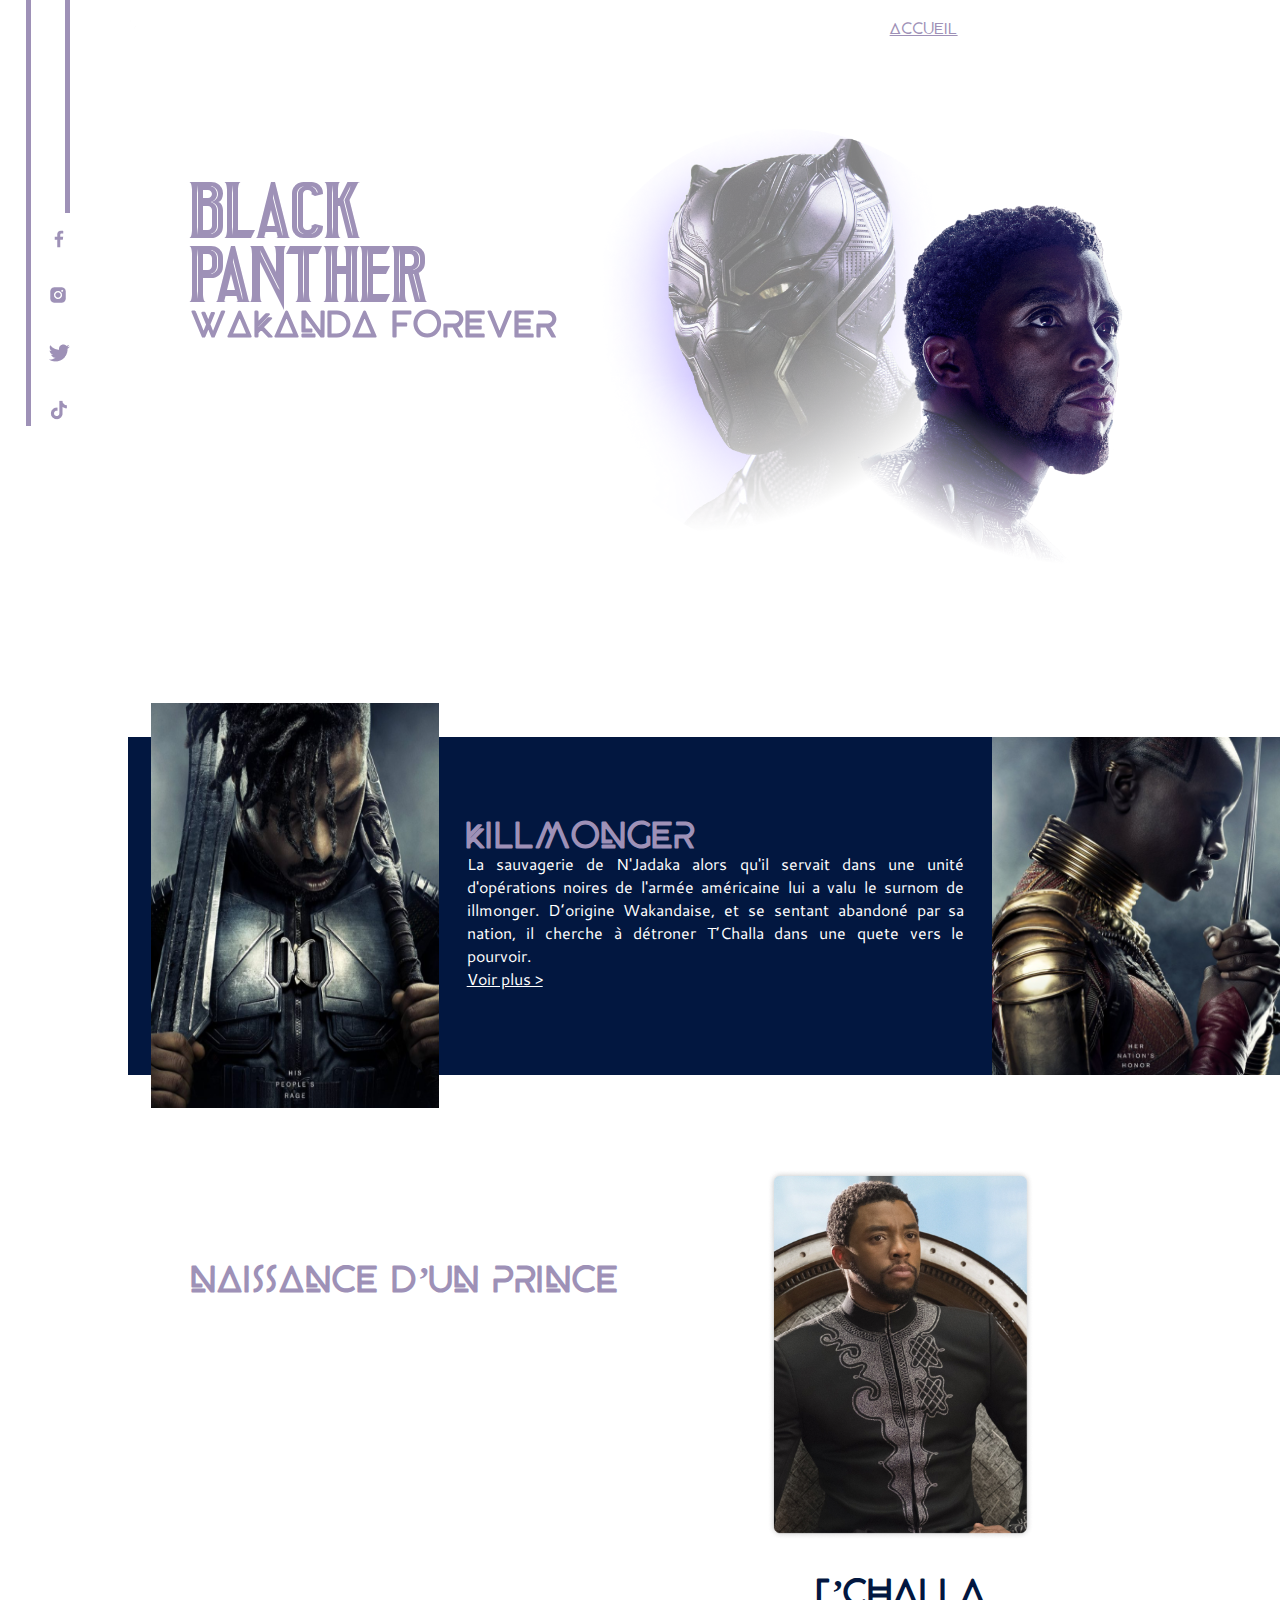
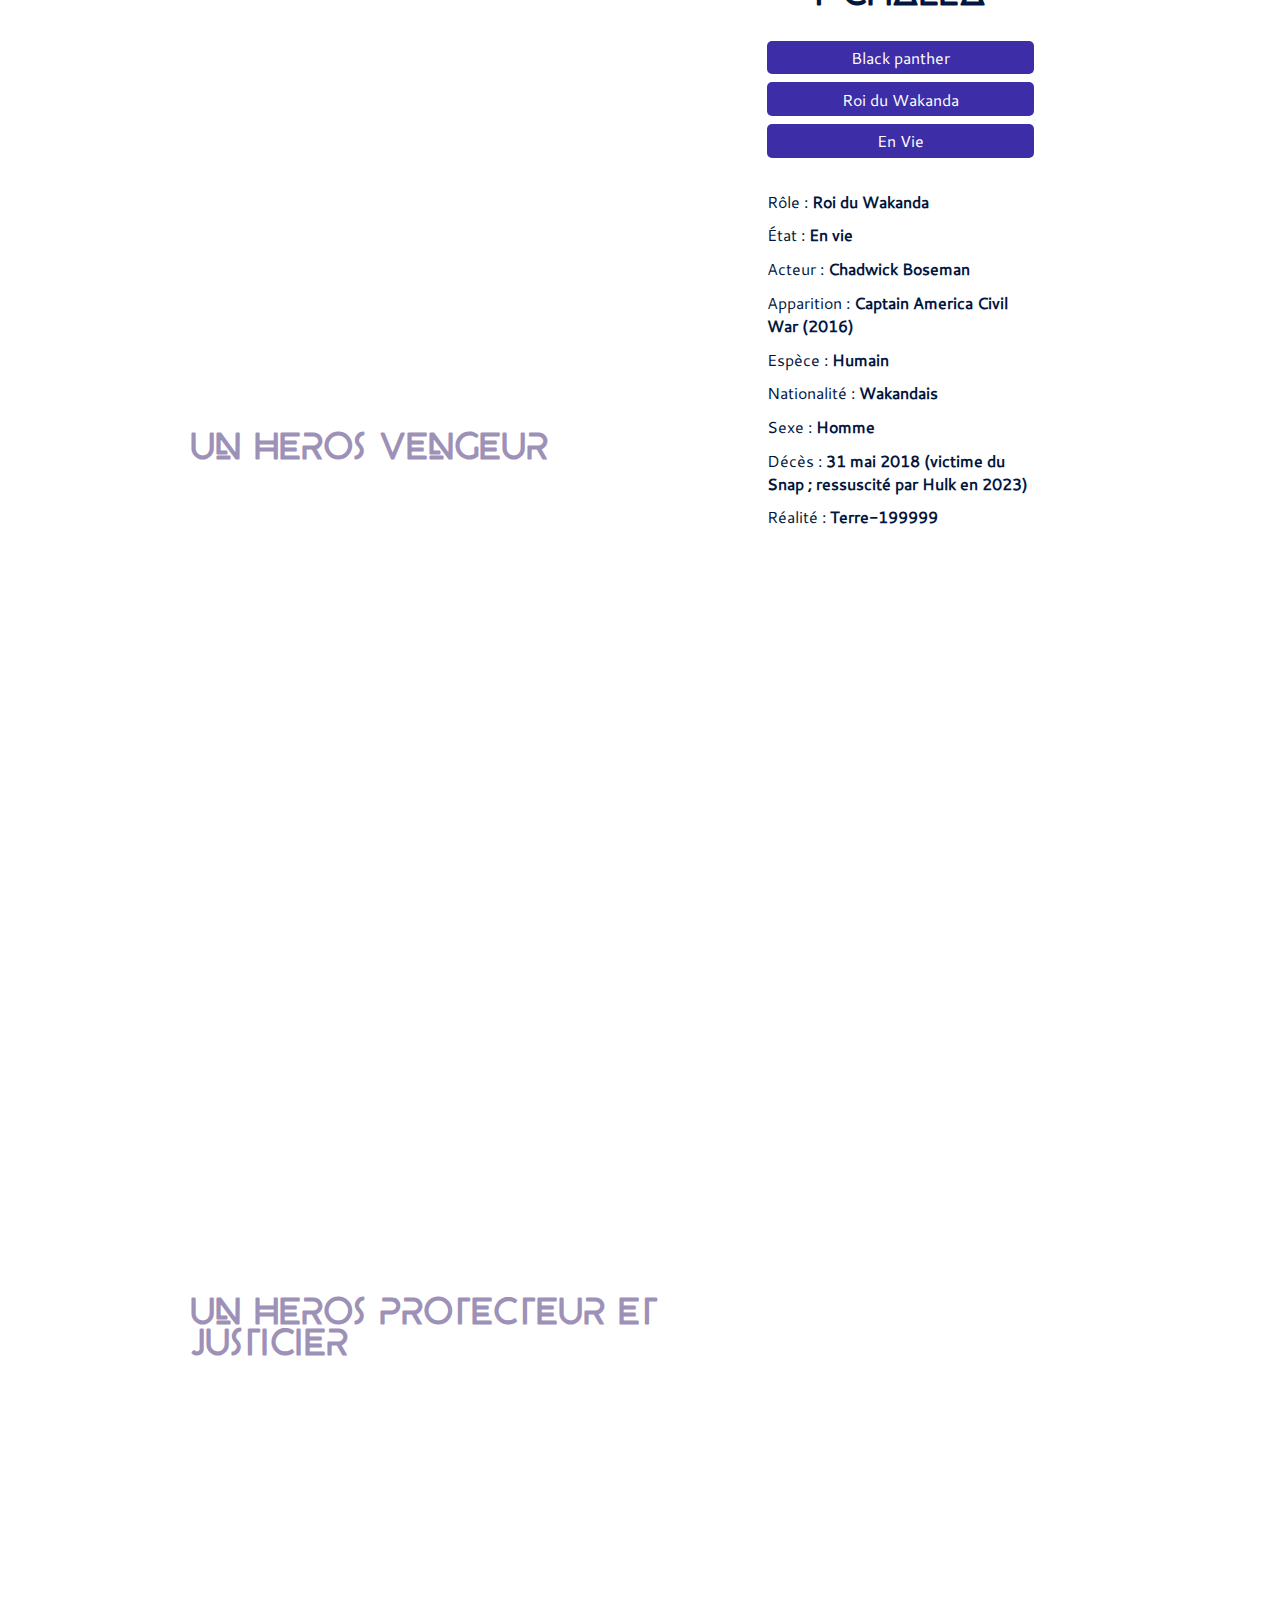
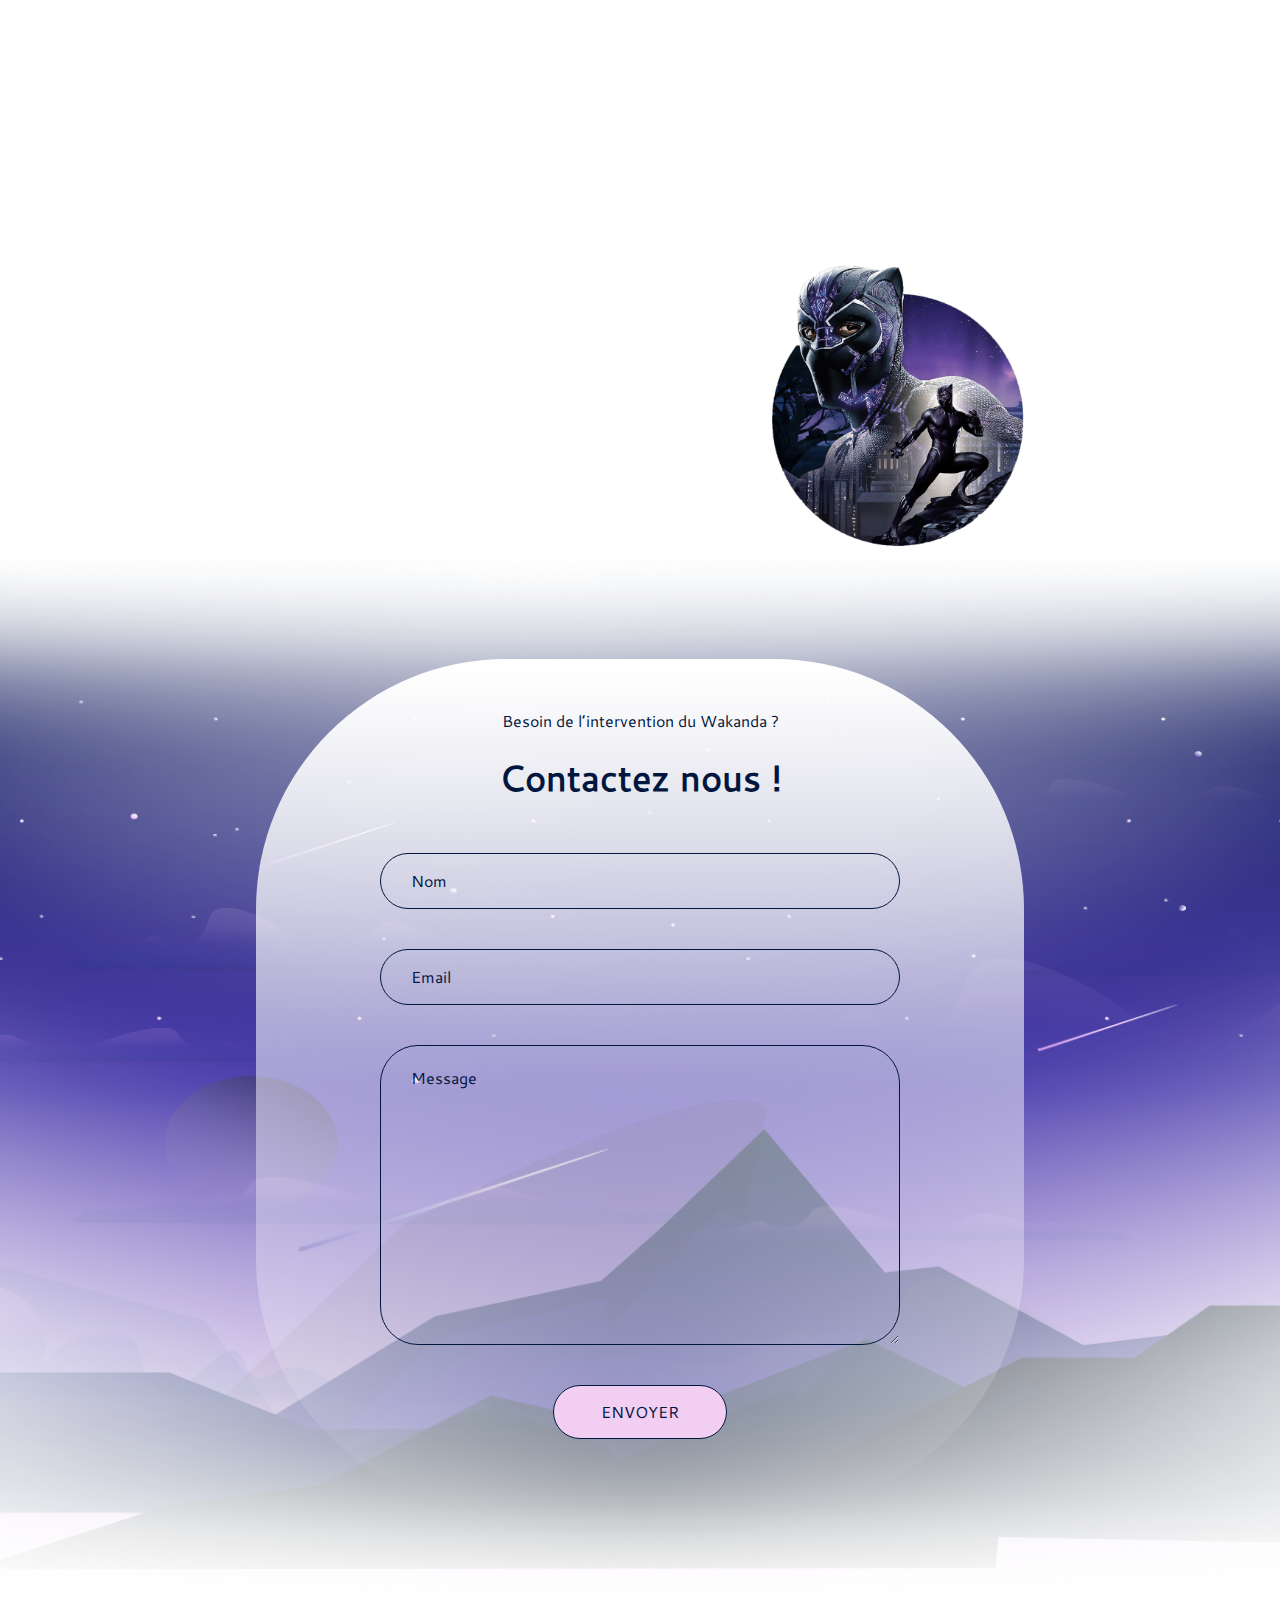
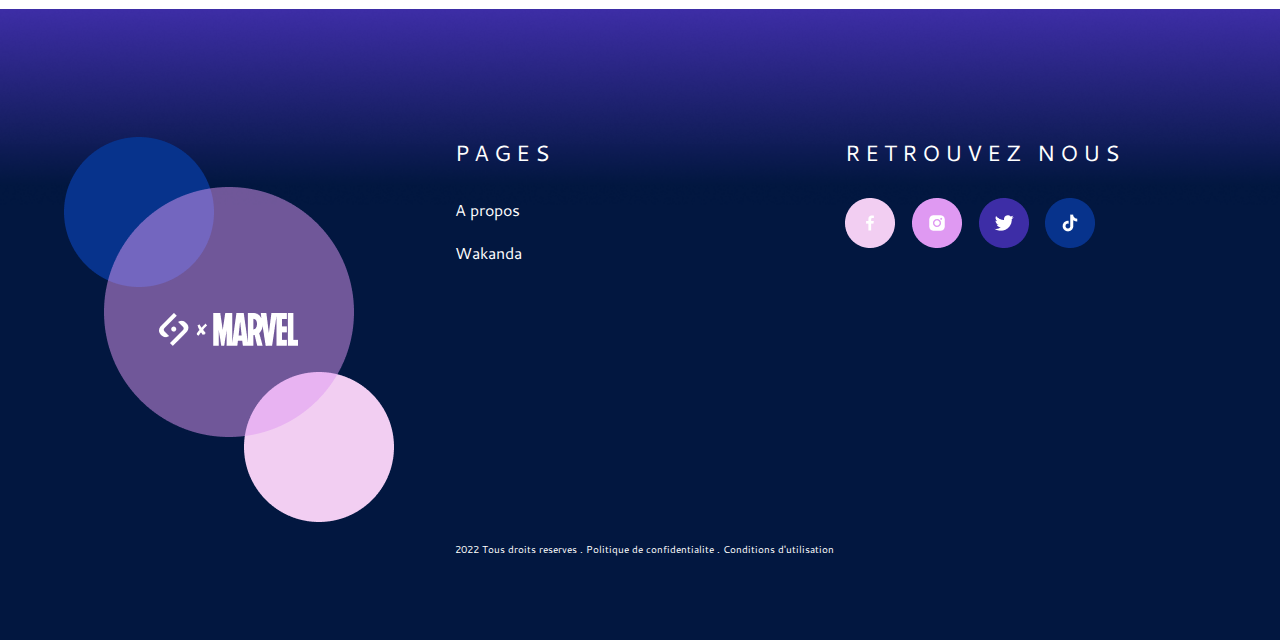
==== index.html @ 5a161358 "version responsive en general de la page index.html" ====
<!DOCTYPE html>
<html lang="en">

<head>
    <meta charset="UTF-8">
    <meta name="viewport" content="width=device-width, initial-scale=1.0, user-scalable=no">
    <meta name="description" content="accueil du site wakanda">
    <link rel="stylesheet" href="assets/css/base/style.css">
    <link rel="stylesheet" href="assets/css/pages/accueil.css">
    <link rel="shortcut icon" href="assets/img/all-page/icon_SAYNA.png" type="image/x-icon">
    <script src="assets/js/main.js"></script>
    <title>Panther Sayna | Accueil</title>
</head>

<body>

    <header class="header">
        <div class="header__reseau__sociaux">
            <div class="header__reseau__sociaux_ligne_1"></div>
            <div class="header__reseau__sociaux_ligne_2"></div>
            <ul class="header__reseau__sociaux__list">
                <li class="header__reseau__sociaux__list__items__1">
                    <a href="#"><img src="assets/img/all-page/icon_facebook.png" alt="icone facebook"></a>
                </li>
                <li>
                    <a href="#"><img src="assets/img/all-page/icon_instagram.png" alt="icone instagram"></a>
                </li>
                <li>
                    <a href="#"><img src="assets/img/all-page/icon_twitter.png" alt="icone twitter"></a>
                </li>
                <li class="header__reseau__sociaux__list__items__4">
                    <a href="#"><img src="assets/img/all-page/icon_tiktok.png" alt="icone tik tok"></a>
                </li>
            </ul>
        </div>

        <nav id="nav">
            <ul class="list__nav">
                <li class="nav__logo">
                    <a href="index.html"><img class="logo_website" src="assets/img/all-page/footer2.png" alt="logo sayna et marvel"></a>
                </li>
                <li class="nav__page">
                    <a class="page-actuelle" href="index.html">Accueil</a>
                </li>
                <li class="nav__page">
                    <a href="pages/wakanda.html">wakanda</a>
                </li>
                <li class="nav__page nav__items__3">
                    <a href="pages/enigme.html">enigme</a>
                </li>

                <li class="nav__burger">
                    <img src="assets/img/all-page/burger-menu-svgrepo-com.svg" alt="icone burger menu">
                </li>
            </ul>
        </nav>
    </header>

    <main>
        <section id="intro-presentation-black-panther">
            <div class="content-intro-presentation-black-panther">
                <img loading="lazy" class="illustration-black-panther" src="assets/img/accueil/Pantherhome1..png" alt="black panther et son acteur">
                <section class="text-intro-presentation-black-panther container">
                    <h1>black Panther</h1>
                    <h2>wakanda forever</h2>
                    <p>En plus d'etre un film qui ait la part belle aux héroïnes, Black Panther rend hommage aux cultures africaine et afro-américaine. On évoque le racisme, la colonisation et les violences contre les afro-américains. <br> Ce film marque
                        tout une génération, “c’est 100% africain et c’est parfait”.</p>
                    <button class="btn-voir-plus">Voir plus ></button>
                </section>
            </div>
        </section>

        <section id="presentation__personnage" class="margin-left-section">
            <ul class="presentation__personnage_list">
                <li class="presentation__personnage_list__background__color"></li>
                <li class="presentation__personnage_list__img__1">
                    <img src="assets/img/accueil/Pantherhome2.png" alt="KILLMONGER">
                </li>
                <li class="presentation__personnage__items__1">
                    <div class="presentation__personnage__items__1__text">
                        <h2 class="margin-0">KILLMONGER</h2>
                        <p class="margin-0">La sauvagerie de N'Jadaka alors qu'il servait dans une unité d'opérations noires de l'armée américaine lui a valu le surnom de illmonger. D’origine Wakandaise, et se sentant abandoné par sa nation, il cherche à détroner T’Challa
                            dans une quete vers le pourvoir.
                        </p>
                        <button class="btn-voir-plus">Voir plus ></button>
                    </div>
                </li>
                <li class="presentation__personnage_list__img__2">
                    <img src="assets/img/accueil/Pantherhome3.png" alt="KILLMONGER" loading="lazy">
                </li>
                <li class="presentation__personnage__items__2">
                    <div class="presentation__personnage__items__2__text">
                        <h2 class="margin-0">OKOYE</h2>
                        <p class="margin-0">Okoye est le général des Dora Milaje (groupe d’élite de femmes guerrières) et le chef des forces armées et des renseignements wakandais. Témoin du couronnement de T'Challa, elle se joint à lui dans de nombreuses aventures.
                        </p>
                        <button class="btn-voir-plus">Voir plus ></button>
                    </div>
                </li>
                <li class="presentation__personnage_list__img__3">
                    <img src="assets/img/accueil/Pantherhome4.png" alt="SHURI" loading="lazy">
                </li>
            </ul>
        </section>


        <div class="main__section container">
            <div class="main__section__left">
                <!-- section Naissance d’un prince -->
                <section id="naissance-prince">
                    <h2>Naissance d’un prince</h2>
                    <div class="naissance__prince__text">
                        <p>T'Challa est né au Wakanda, un pa s isolationniste situé en A rique, du monarque régnant T'Chaka et de sa emme Ramonda. Il a inalement eu une s ur cadette nommée Shuri. S'entra nant toute sa vie pour prendre la place de son père
                            en tant que prochain Black Panther, T'Challa est devenu un homme avec un esprit très acti et malgré tous les e orts de T'Chaka, une grande aversion pour la politique.</p>
                        <p>T'Challa est poli, respectueux et très attentionné envers les gens qu'il côtoie et qu'il considère comme ses amis. Il est démontré qu'il a un grand respect envers les autres, en particulier envers son père, T'Chaka. Il honore la
                            tradition et les principes du Wakanda et est pr t à agir chaque ois que cela est nécessaire. la mort de son père, il était disposé et pr t à prendre la place qui lui revenait en tant que roi du Wakanda. Bien qu'il ne semble
                            pas privilégier les combats, il a très vite tenté de venger la mort de son père. Combattant honorable, T'Challa respecte ses adversaires et est pr t à épargner la vie de ses ennemis. Cela étant dit, il n'est pas opposé à tuer
                            ses adversaires dans un combat et n'essaie pas toujours d'éviter les mesures mortelles de les neutraliser.</p>
                        <blockquote>
                            <p>« Toute ma vie, je l'ai regardé porter le costume. Il pouvait soulever un homme à une seule main et courir aussi vite qu'un èbre. Puis il m'a dit qu'il était trop vieux pour continuer à endosser le rôle de Black Panther; il
                                me l'a alors passé a in de simplement rester roi. – Il me disait qu'il ne pouvait plus rentrer dans le costume. »
                            </p>
                            <p>— T'Challa et Zuri</p>
                        </blockquote>
                    </div>
                </section>

                <section>
                    <h2>un heros vengeur</h2>
                    <blockquote>
                        <p>« La mort, dans notre culture, n'est pas la in. Pour nous, c'est plutôt un point de départ. Le dé unt n'a qu'à tendre les bras; et Bast et Sekhmet le guident jusqu'à l'entrée de la grande vallée où il résidera à tout jamais.</p>
                        <p>– C'est une vision très paci ique.</p>
                        <p>– l'image de mon père. je ne suis pas mon père. »</p>
                        <p>— T'Challa et Natasha Romanoff</p>
                    </blockquote>
                    <p>Suite à la mort de son père dans l'attentat à la bombe orchestré par Helmut Zemo, terroriste souhaitant la chute des Avengers, T'Challa avait entrepris de tuer le Soldat de l'hiver, qui était largement considéré (à tort) comme responsable
                        de l'attaque. Au cours de sa tentative de trouver le Soldat de l'hiver, Black Panther avait rejoint une guerre civile entre les Avengers, où il s'était rangé du côté d'Iron Man. T’Challa est alors animé par son désir de vengeance
                        de la mort de son père, ce qu’il partage avec Iron Man, tous deux victimes de l’assassinat de leurs parents.</p>
                    <p>Cependant, Black Panther apprend inalement en capturant Zemo, que c’était lui le seul responsable de la mort de son père, et que le Soldat de l’hiver n’était alors qu’une arme entre les mains de Zemo. Se rendant compte de la supercherie
                        ainsi que de la voie sombre de la vengeance, T’Challa se promet de ne plus permettre aux désirs de vengeance de le consumer à nouveau.</p>
                    <blockquote>
                        <p>« Quelle est la meilleure açon de protéger le Wakanda ? e dois devenir un grand roi baba, comme tu l'étais. – Tu devras lutter. Pour ça, il te audra t'entourer de personnes de con iance. Tu es un homme bon, avec un grand coeur.
                            C'est di icile pour un homme bon d' tre roi. »
                        </p>
                        <p>— T'Challa et T'Chaka</p>
                    </blockquote>
                </section>

                <section>
                    <h2>UN HEROS PROTECTEUR ET JUSTICIER</h2>
                    <blockquote>
                        <p>« Tu as eu tort ! Vous ave tous eu tort ! Il ne allait pas tourner le dos au reste du monde. Nous avons laissé la peur z f d’ tre découverts nous emp cher de aire ce qui était juste. Non père, non je ne peux pas rester ici avec
                            toi. Tant qu’il sera sur le trône, je ne saurai trouver le repos. C’est un monstre et c’est nous qui l’avons créé. Il aut que je reprenne le pouvoir, il le aut ! Il aut que je corrige ces injustices. »
                        </p>
                        <p>— T'Challa à T'Chaka</p>
                    </blockquote>
                    <p>Il a des siècles, alors que cinq tribus a ricaines se disputaient une météorite composée de vibranium métallique extraterrestre, un chaman guerrier Bashenga, guidé par la déesse panthère Bast, ingère une herbe en orme de c ur a ectée
                        par le métal et acquiert des capacités surhumaines. Devenu le premier Black Panther , il unit toutes les tribus sau la tribu des abari, et orme la nation du Wakanda. Au il du temps, les Wakandains utilisent le vibranium pour développer
                        une technologie de pointe tout en s'isolant du reste du monde et en se aisant passer pour un pa s du tiers monde.</p>
                    <p>Après les événements qui se sont déroulés dans Captain America : Civil War , T'Challa revient che lui prendre sa place sur le trône du Wakanda, une nation a ricaine technologiquement très avancée. Néanmoins, T’Challa se retrouve rapidement
                        mis au dé i pour obtenir le trône. ne ois couronné il espère accomplir une t che que son père n’aura pas pu mener à son terme : capturer l sse la un voleur qui a volé du vibranium. Cette traque l’amènera à aire équipe avec l’agent
                        de la CIA Everett Ross et les membres de la Dora Milaje, les orces spéciales du Wakanda. Il découvira également un secret en oui sur sa amille qui lui era prendre conscience de la nécessité de s’ouvrir au monde exterieur a in de
                        ne pas répeter les erreurs de son père.</p>
                </section>
            </div>

            <div class="main__section__right">

                <!-- section presentation personnage -->
                <article class="character__profile ">
                    <div class="character__profile__background"></div>
                    <div class="character__image">
                        <img src="assets/img/accueil/Pantherhome5.png" alt="Acteur Black Panther">
                    </div>

                    <div class="character__profile_content">
                        <div class="character__profile_content__text">
                            <h2 class="character__profile_content__text__titre">T’Challa</h2>
                            <ul class="character__profile_content__text__caracteristique">
                                <li>Black panther</li>
                                <li>Roi du Wakanda</li>
                                <li>En Vie</li>
                            </ul>
                            <ul class="character__profile_content__text__description">
                                <li>Rôle : <span class="fiche__black__panther__valeur">Roi du Wakanda</span></li>
                                <li>État : <span class="fiche__black__panther__valeur">En vie</span></li>
                                <li>Acteur : <span class="fiche__black__panther__valeur">Chadwick Boseman</span></li>
                                <li>Apparition : <span class="fiche__black__panther__valeur">Captain America Civil War (2016)</span></li>
                                <li>Espèce : <span class="fiche__black__panther__valeur">Humain</span></li>
                                <li>Nationalité : <span class="fiche__black__panther__valeur">Wakandais</span></li>
                                <li>Sexe : <span class="fiche__black__panther__valeur">Homme</span></li>
                                <li>Décès : <span class="fiche__black__panther__valeur">31 mai 2018 (victime du Snap ; ressuscité par Hulk en 2023)</span></li>
                                <li>Réalité : <span class="fiche__black__panther__valeur">Terre-199999</span></li>
                            </ul>
                        </div>
                    </div>
                </article>

                <aside id="decors-pose-black-panther">
                    <img src="assets/img/accueil/Pantherhome6.png" alt="black panther en pose style">
                </aside>
            </div>
        </div>

        <section id="formulaire">
            <div class="bloc-formulaire">
                <p class="titre-form">Besoin de l’intervention du Wakanda ?</p>
                <h2 class="titre-form">Contactez nous !</h2>
                <form action="/submit" method="post">
                    <input type="text" id="name" name="name" placeholder="Nom" required>
                    <input type="email" id="email" name="email" placeholder="Email" required>
                    <textarea id="message" name="message" rows="4" placeholder="Message" required></textarea>
                    <input class="btn" type="submit" value="ENVOYER">
                </form>
            </div>
        </section>

    </main>

    <footer id="footer">
        <div class="footer__img_decorative__logo">
            <img src="assets/img/all-page/footer1.png" alt="deco footer" class="footer__img__decorative">
            <img src="assets/img/all-page/footer2.png" alt="logo sayna et marvel" class="footer__img__logo">
        </div>

        <section class="footer__pages">
            <h1>Pages</h1>
            <ul class="footer__pages__list">
                <li>
                    <a href="#">A propos</a>
                </li>
                <li>
                    <a href="#">Wakanda</a>
                </li>
            </ul>
        </section>

        <section class="footer__reseaux__sociaux">
            <h1 class="footer__reseaux__sociaux__h1">Retrouvez nous</h1>
            <ul class="footer__reseaux__sociaux__list">
                <li>
                    <a href="#"><img src="assets/img/all-page/footer3.png" alt="icone icon_facebook"></a>
                </li>
                <li>
                    <a href="#"><img src="assets/img/all-page/footer4.png" alt="icone icon_instagram"></a>
                </li>
                <li>
                    <a href="#"><img src="assets/img/all-page/footer5.png" alt="icone twitter"></a>
                </li>
                <li>
                    <a href="#"><img src="assets/img/all-page/footer6.png" alt="icone tik tok"></a>
                </li>
            </ul>
        </section>
        <p class="footer__legal__info">2022 Tous droits reserves . Politique de confidentialite . Conditions d'utilisation</p>
    </footer>

    <script>
        let lastScrollTop = 0;
        const header = document.querySelector('header');

        window.addEventListener('scroll', function() {
            let currentScrollTop = window.pageYOffset || document.documentElement.scrollTop;

            if (currentScrollTop > lastScrollTop) {

                header.style.top = '-60px';
            } else {

                header.style.top = '0';
            }

            lastScrollTop = currentScrollTop <= 0 ? 0 : currentScrollTop;
        });
    </script>

</body>

</html>
---- assets/css/base/style.css ----
@import url('variables.css');
@import url('font.css');
@import url('../layouts/header.css');
@import url('../layouts/footer.css');
@import url('../responsive/base/style-responsive.css');
* {
    color: var(--white-color);
    margin: 0;
    padding: 0;
    font-size: var(--size-texte);
    font-family: 'cantarell';
    box-sizing: border-box;
}

html {
    font-size: 16px;
}

body {
    background-image: url(../../img/all-page/arrière_plan.png);
    background-repeat: no-repeat;
    background-position: center;
    background-size: cover;
    box-sizing: border-box;
    width: 100%;
}

ul {
    list-style: none;
}

a {
    text-decoration: none;
}

.container {
    padding: 0rem 15%;
}

h1 {
    font-size: var(--size-h1);
    font-family: 'panthera';
    font-weight: 400;
    color: var(--purple-light-color);
}

h2 {
    font-size: var(--size-h2-beyno);
    font-family: 'beyno';
    font-weight: 600;
    color: var(--purple-light-color);
    margin-bottom: 30px;
}

.texte-enigmatique {
    font-size: var(--size-h2-wakanda-forever);
    font-family: 'wakanda-forever';
    font-weight: 600;
    color: var(--purple-light-color);
}

video,
img,
p {
    width: 100%;
}

p {
    margin-bottom: 20px;
}

main p {
    text-align: justify;
    word-wrap: break-word;
}

.p-left {
    text-align: left;
}

.margin-0 {
    margin: 0;
}

.margin-top-0 {
    margin-top: 0;
}

.margin-bottom-0 {
    margin-bottom: 0;
}

.font-enigmatique {
    font-family: 'wakanda-forever';
}

.font-beyno {
    font-family: 'beyno';
}


/*media query laptop L*/

@media (max-width: 1700px) {}


/*media query laptop */

@media (max-width: 1350px) {}


/*media query tablette*/

@media (max-width: 864px) {
    .container {
        padding: 0rem 10%;
    }
}


/*media query telephone*/

@media (max-width: 625px) {
    .container {
        margin: 0;
        padding: 0rem 1.5rem;
    }
}
---- assets/css/pages/accueil.css ----
@import url('../components/buttons.css');
@import url('../components/forms.css');

/* section intro presentation black panther */

#intro-presentation-black-panther {
    width: 100%;
}

.content-intro-presentation-black-panther {
    display: flex;
    justify-content: space-between;
    align-items: center;
    width: 100%;
    position: relative;
}

.illustration-black-panther {
    width: 55%;
    order: 2;
}

.text-intro-presentation-black-panther {
    order: 1;
    padding-right: 0;
    text-align: left;
    margin-bottom: 10%;
    padding-top: 10%;
}

.container-intro-presentation-black-panther {
    margin-right: 0;
}

.text-intro-presentation-black-panther h1 {
    text-transform: uppercase;
}


/* section list-personnage-black-panther  */

.presentation__personnage_list__background__color {
    grid-column: 1/-1;
    grid-row: 2/3;
    background-color: var(--blue-dark-color);
}

.presentation__personnage_list {
    display: grid;
    grid-template-columns: 3% 18% 25% 18% 22% 14%;
    grid-template-rows: 10% 100% 10%;
}

.presentation__personnage_list__img__1 img,
.presentation__personnage_list__img__2 img,
.presentation__personnage_list__img__3 img {
    width: 100%;
    height: 100%;
}

.presentation__personnage_list__img__1 {
    grid-column: 2/3;
    grid-row: 1/4;
    justify-self: start;
}

.presentation__personnage__items__1 {
    grid-column: 3/4;
    grid-row: 2/3;
}

.presentation__personnage_list__img__2 {
    grid-column: 4/5;
    grid-row: 2/3;
    justify-self: start;
}

.presentation__personnage__items__2 {
    grid-column: 5/6;
    grid-row: 2/3;
}

.presentation__personnage_list__img__3 {
    grid-column: 6/7;
    grid-row: 2/3;
    justify-self: end;
    display: flex;
}

.presentation__personnage__items__1,
.presentation__personnage__items__2 {
    display: flex;
    flex-direction: row;
    justify-content: space-between;
    align-items: center;
}

.presentation__personnage__items__1__text,
.presentation__personnage__items__2__text {
    margin: 5%;
}


/* main section */

.main__section {
    display: flex;
    margin-top: 10%;
    flex-direction: row;
    justify-content: space-between;
    gap: 10%;
}

.main__section__left {
    margin-top: 10%;
    width: 70%;
}

.main__section__right {
    display: flex;
    flex-direction: column;
    justify-content: space-between;
}

.margin-left-section {
    margin-left: 10%;
}


/* section fiche presentation black panther */

.character__profile {
    display: grid;
    grid-template-columns: 1fr 5fr 1fr;
    grid-template-rows: 1fr 1fr max-content;
}

.character__profile * {
    color: var(--blue-dark-color);
}

.character__image {
    grid-column: 2/3;
    grid-row: 1/3;
    justify-self: center;
}

.character__profile_content {
    grid-column: 2/3;
    grid-row: 3/4;
    padding-bottom: 40%;
}

.character__profile__background {
    grid-column: 1/-1;
    grid-row: 2/-1;
    background-color: var(--white-color);
    border-radius: 16px;
}

.character__profile_content__text {
    margin-top: 10%;
}

.character__profile_content__text__titre {
    text-align: center;
    margin: 0;
}

.character__profile_content__text__caracteristique {
    display: flex;
    flex-direction: row;
    justify-content: space-between;
    padding: 10% 0;
}

.character__profile_content__text__caracteristique li {
    background-color: var(--purple-color);
    color: var(--white-color);
    padding: 2%;
    text-align: center;
    border-radius: 5px;
}

.character__profile_content__text__description .fiche__black__panther__valeur {
    font-weight: 900;
}

.character__profile_content__text__description li {
    padding: 2% 0;
}


/* section formulaire */

#formulaire {
    background-image: url(../../img/accueil/Pantherhome7.png);
    background-repeat: no-repeat;
    background-position: center;
    background-size: cover;
    padding: 100px 0;
}

.bloc-formulaire {
    width: 60vw;
    margin: 0 auto;
    padding: 50px 0;
    box-sizing: border-box;
    background-image: linear-gradient(180deg, white, rgba(255, 255, 255, 0));
    border-radius: 250px;
}

.bloc-formulaire * {
    color: var(--blue-dark-color);
}

input,
textarea {
    border-color: var(--blue-dark-color);
}

.btn {
    background-color: var(--pink-light-color);
}

input::placeholder,
textarea::placeholder {
    color: var(--blue-dark-color);
}


/*media query laptop XL*/

@media (max-width: 1700px) {
    /* section list-personnage-black-panther  */
    .presentation__personnage_list {
        grid-template-columns: 3% 22% 26% 22% 23% 4%;
    }
    .presentation__personnage_list__img__3 {
        display: none;
    }
}


/*media query laptop L*/

@media (max-width: 1400px) {
    /* section list-personnage-black-panther  */
    .presentation__personnage_list {
        grid-template-columns: 2% 25% 48% 25%;
    }
    .presentation__personnage_list__img__3,
    .presentation__personnage__items__2__text {
        display: none;
    }
    /* section intro-presentation-black-panther */
    .character__profile_content__text__caracteristique {
        flex-direction: column;
    }
    .character__profile_content__text__caracteristique li {
        margin: 3% 0;
    }
    .character__profile_content__text__caracteristique li:first-child {
        margin: 0;
    }
    .character__profile_content__text__caracteristique li:last-child {
        margin: 0;
    }
    /* main section */
    .main__section {
        display: flex;
        margin-top: 10%;
        flex-direction: row;
        justify-content: space-between;
        gap: 5%;
    }
    .main__section__left {
        margin-top: 10%;
        width: 100%;
    }
}


/*media query laptop*/

@media (max-width: 1020px) {
    .bloc-formulaire {
        width: 70vw;
    }
}


/*media query tablette L*/

@media (max-width: 864px) {
    /* presentation__personnage */
    .margin-left-section {
        margin-left: 5%;
    }
    /* section list-personnage-black-panther  */
    .presentation__personnage_list {
        grid-template-columns: 3% 39% 54% 4%;
    }
    .presentation__personnage_list__img__3,
    .presentation__personnage__items__2__text,
    .presentation__personnage_list__img__2 {
        display: none;
    }
    /* main section */
    .main__section {
        flex-direction: column;
    }
    .main__section__left,
    .main__section__right {
        margin: 0;
        padding: 0;
    }
    .main__section__right {
        grid-column: 1/2;
    }
    .bloc-formulaire {
        width: 100%;
        border-radius: 20vw 20vw 0 0;
    }
}


/*media query tablette*/

@media (max-width: 650px) {
    /* section intro presentation black panther */
    .illustration-black-panther {
        display: none;
    }
    .text-intro-presentation-black-panther p {
        margin-bottom: 0;
    }
    #intro-presentation-black-panther {
        position: relative;
        z-index: 1;
        padding-top: 20%;
    }
    #intro-presentation-black-panther::before {
        content: '';
        position: absolute;
        top: 0;
        left: 0;
        width: 100%;
        height: 100%;
        background-image: url(../../img/accueil/Pantherhome1..png);
        background-repeat: no-repeat;
        background-position: center;
        background-size: cover;
        opacity: 40%;
        z-index: -1;
    }
    /* section list-personnage-black-panther  */
    .presentation__personnage_list {
        grid-template-columns: 5% 10% 50% 10% 5%;
        grid-template-rows: 5% max-content max-content;
        justify-content: center;
    }
    .presentation__personnage_list__img__3,
    .presentation__personnage__items__2__text,
    .presentation__personnage_list__img__2 {
        display: none;
    }
    .presentation__personnage_list__img__1 {
        grid-column: 3/4;
        grid-row: 1/3;
    }
    .presentation__personnage__items__1 {
        grid-column: 2/5;
        grid-row: 3/4;
    }
    .presentation__personnage_list__background__color {
        grid-row: 2/-1;
    }
    .presentation__personnage_list__img__1 {
        justify-self: center;
    }
    .presentation__personnage__items__1 h2 {
        text-align: center;
    }
    #presentation__personnage {
        margin: 0 5% 10%;
    }
    /* section intro-presentation-black-panther */
    .text-intro-presentation-black-panther {
        margin: 0;
        padding: 0rem 5rem 4rem 1.5rem;
        width: 100%;
    }
    .bloc-formulaire {
        padding: 3%;
        padding-top: 27%;
    }
}


/*media query mobile*/

@media (max-width: 425px) {
    .text-intro-presentation-black-panther {
        padding: 0rem 1.5rem 4rem;
    }
}
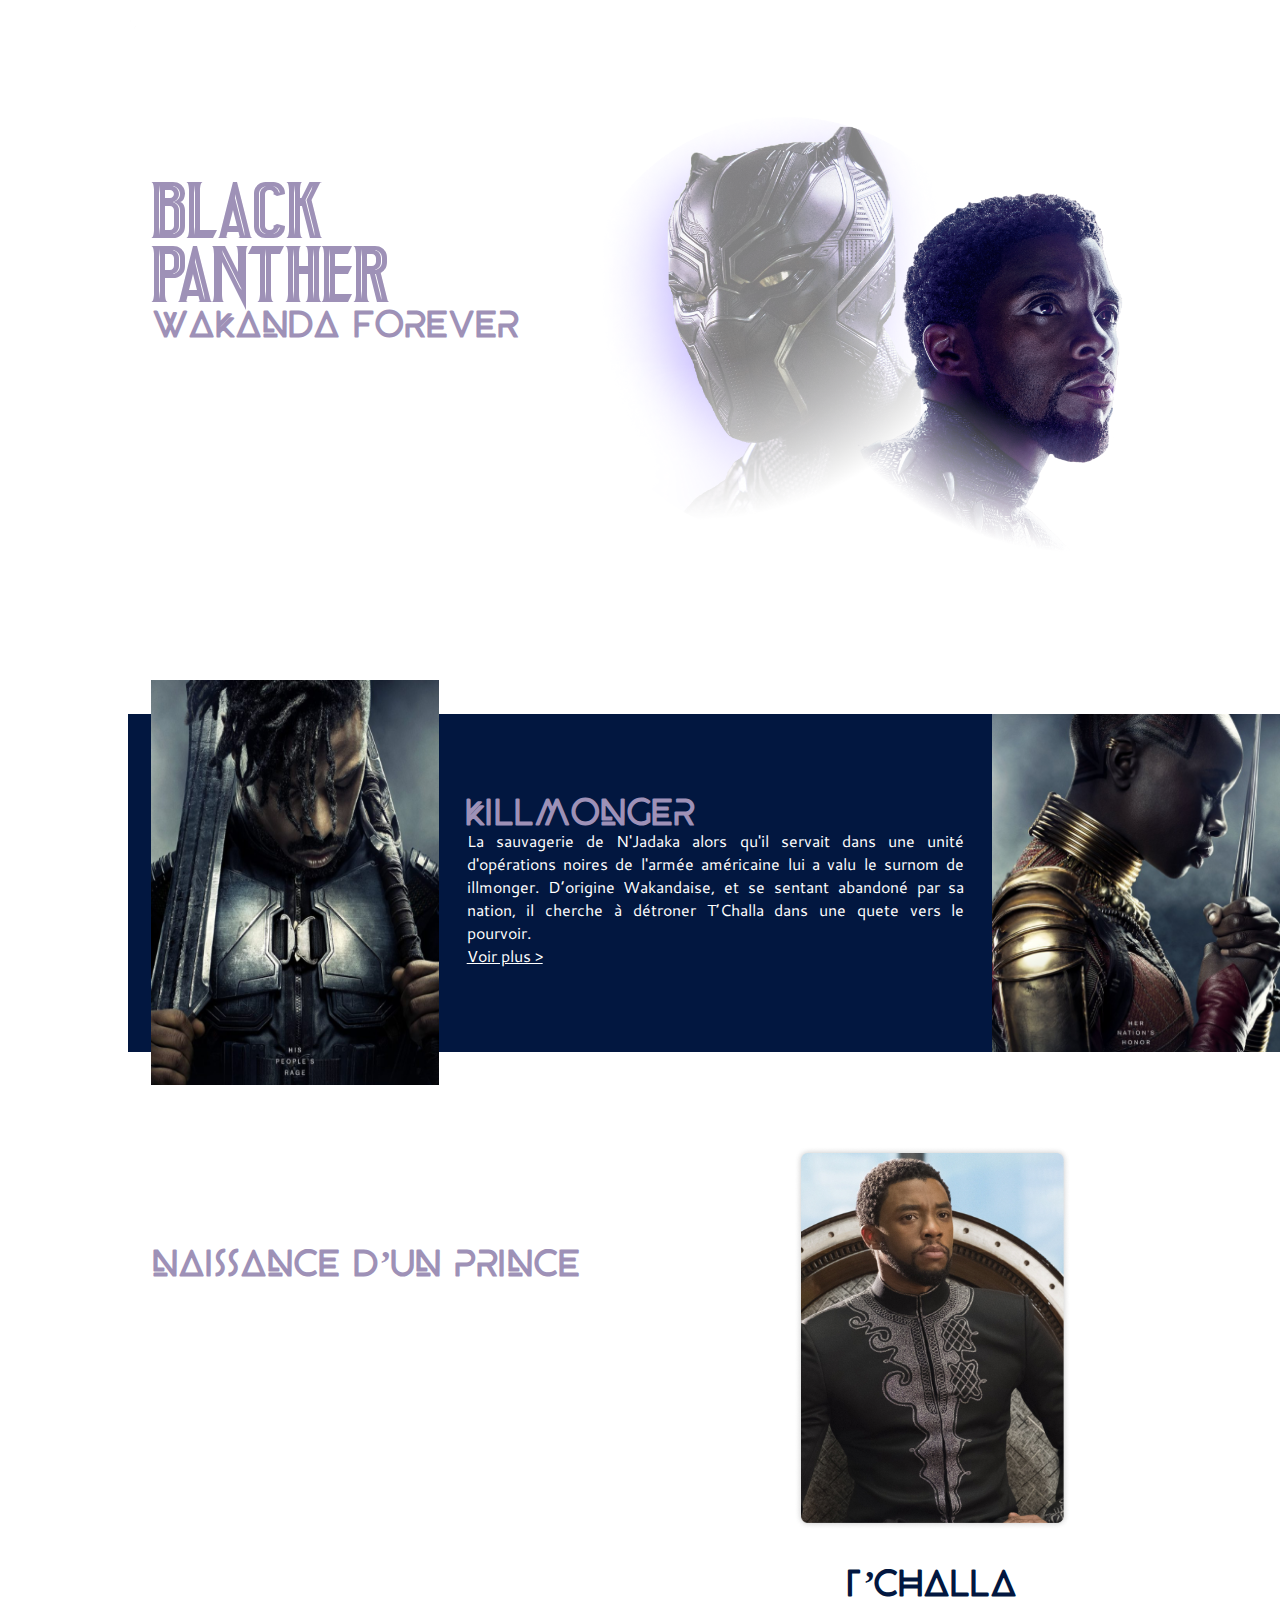
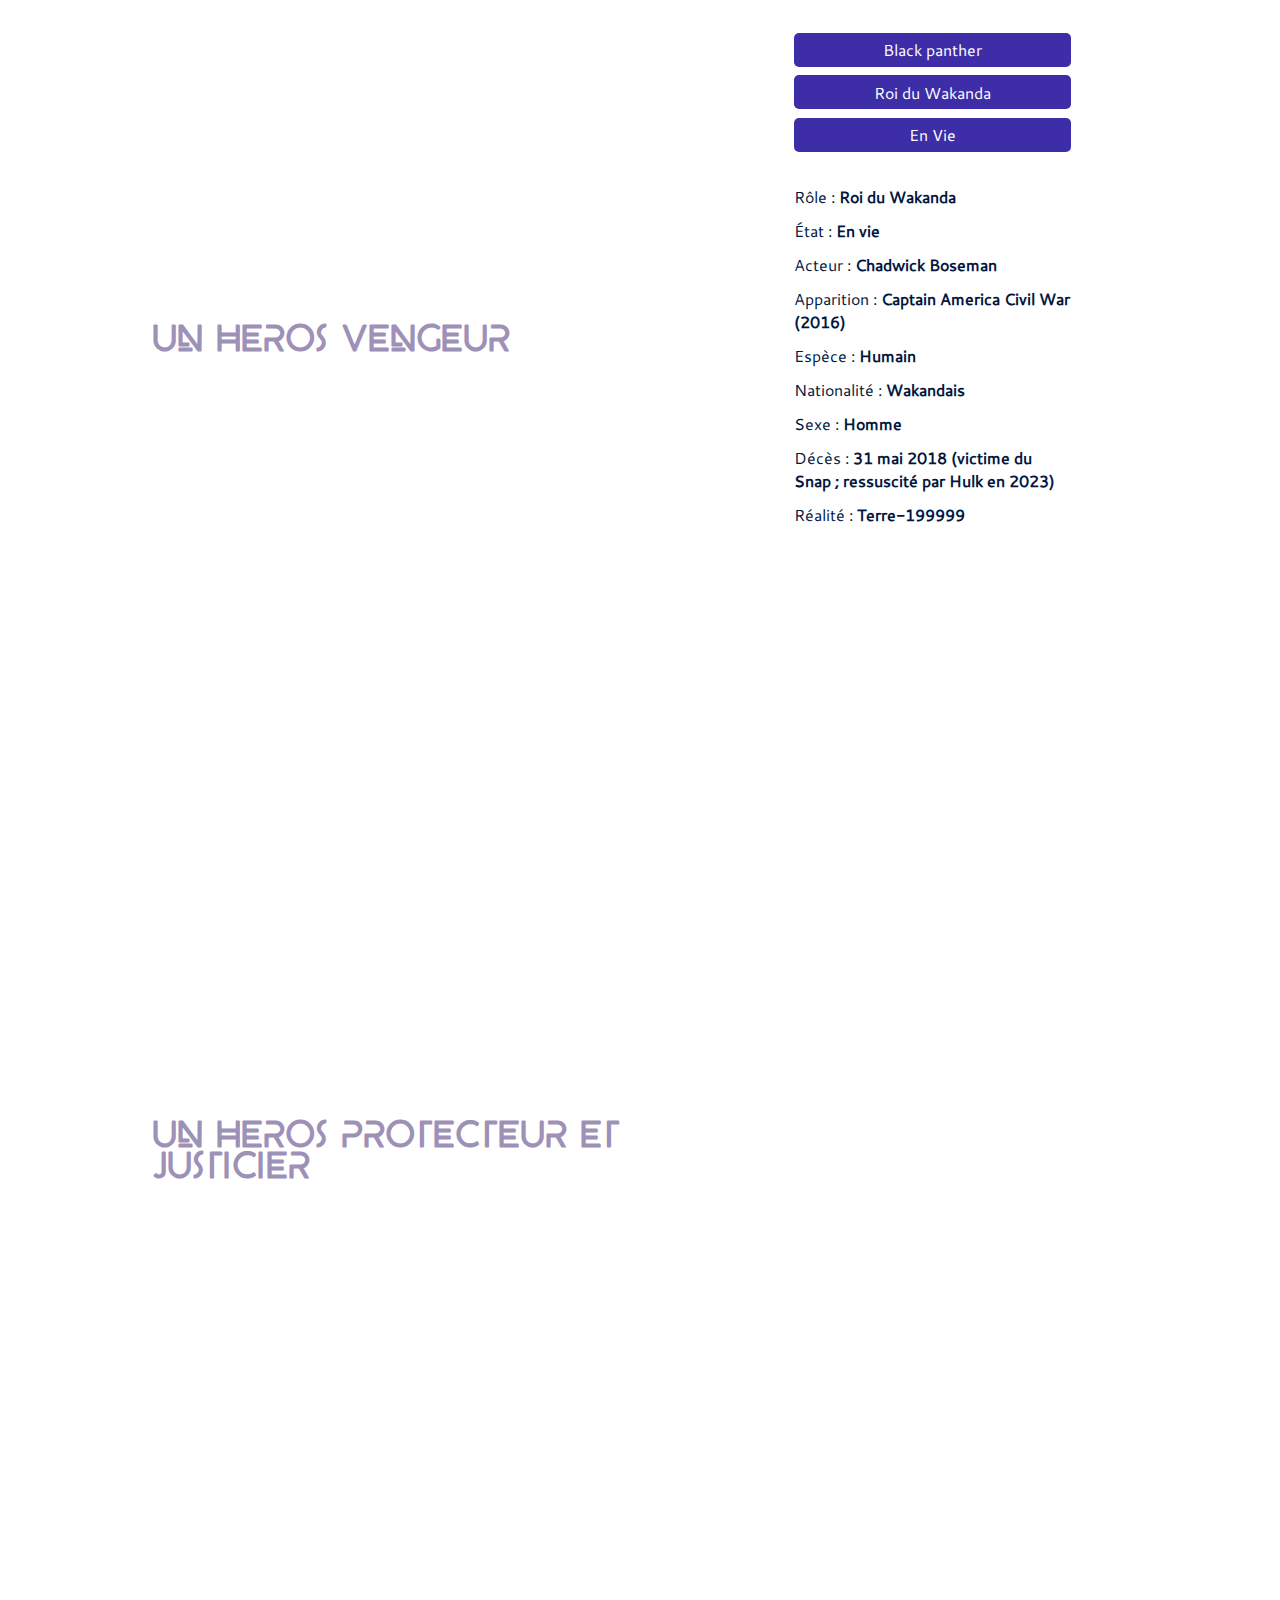
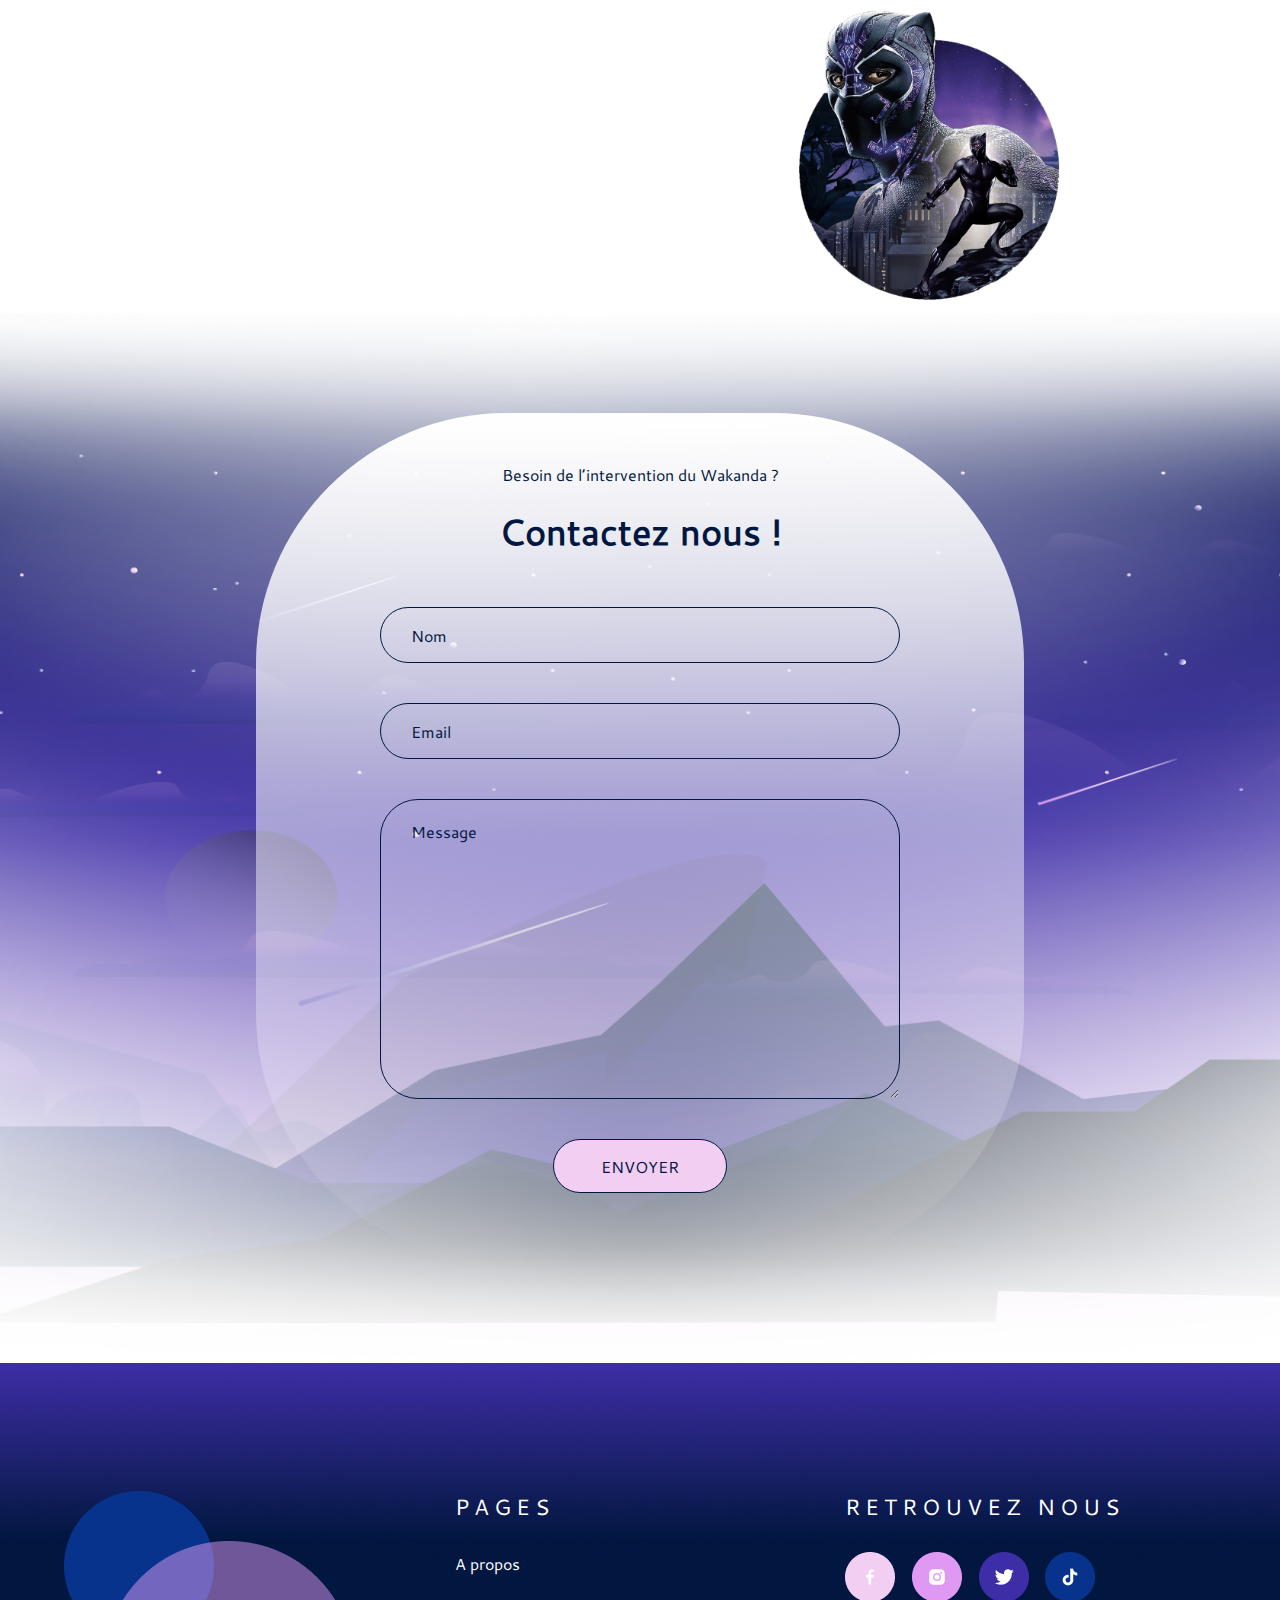
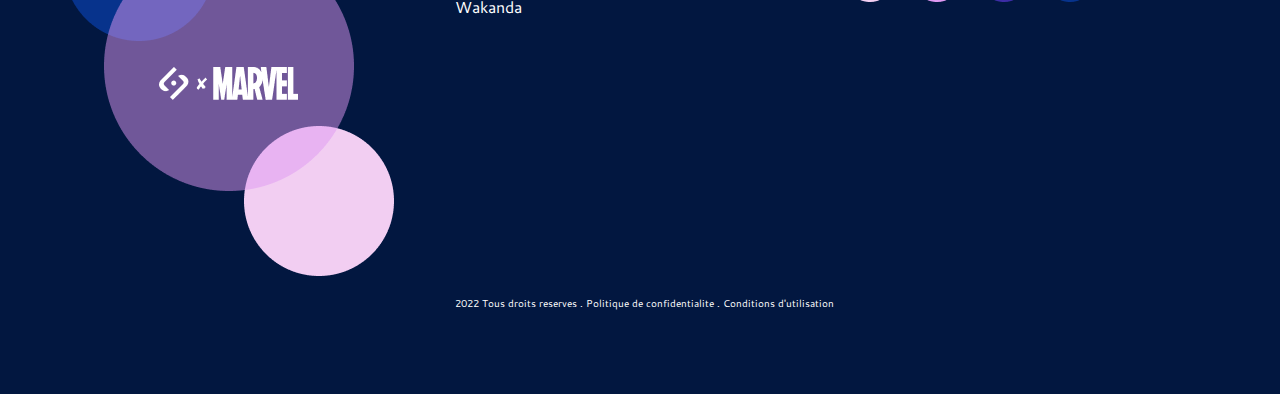
==== commit bdec5790: "responsive en general index.html et wakanda.html" ====
--- a/index.html
+++ b/index.html
@@ -15,45 +15,36 @@
 <body>
 
     <header class="header">
-        <div class="header__reseau__sociaux">
-            <div class="header__reseau__sociaux_ligne_1"></div>
-            <div class="header__reseau__sociaux_ligne_2"></div>
-            <ul class="header__reseau__sociaux__list">
-                <li class="header__reseau__sociaux__list__items__1">
-                    <a href="#"><img src="assets/img/all-page/icon_facebook.png" alt="icone facebook"></a>
-                </li>
-                <li>
-                    <a href="#"><img src="assets/img/all-page/icon_instagram.png" alt="icone instagram"></a>
-                </li>
-                <li>
-                    <a href="#"><img src="assets/img/all-page/icon_twitter.png" alt="icone twitter"></a>
-                </li>
-                <li class="header__reseau__sociaux__list__items__4">
-                    <a href="#"><img src="assets/img/all-page/icon_tiktok.png" alt="icone tik tok"></a>
-                </li>
-            </ul>
-        </div>
-
         <nav id="nav">
             <ul class="list__nav">
                 <li class="nav__logo">
-                    <a href="index.html"><img class="logo_website" src="assets/img/all-page/footer2.png" alt="logo sayna et marvel"></a>
+                    <a class="page-actuelle" href="index.html"><img class="logo_website" src="assets/img/all-page/footer2.png" alt="logo sayna et marvel"></a>
                 </li>
                 <li class="nav__page">
-                    <a class="page-actuelle" href="index.html">Accueil</a>
+                    <a href="index.html">Accueil</a>
                 </li>
                 <li class="nav__page">
-                    <a href="pages/wakanda.html">wakanda</a>
+                    <a href="pages/wakanda.html">Wakanda</a>
                 </li>
                 <li class="nav__page nav__items__3">
-                    <a href="pages/enigme.html">enigme</a>
-                </li>
-
+                    <a href="pages/enigme.html">Énigme</a>
+                </li>
+
+                <!-- Bouton burger -->
                 <li class="nav__burger">
-                    <img src="assets/img/all-page/burger-menu-svgrepo-com.svg" alt="icone burger menu">
+                    <img id="burger-btn" src="assets/img/all-page/burger-menu-svgrepo-com.svg" alt="icone burger menu">
                 </li>
             </ul>
         </nav>
+
+        <!-- Bloc couvrant la page (caché au début) -->
+        <div id="fullpage-menu" class="menu-overlay">
+            <div class="menu-content">
+                <a class="page-actuelle" href="index.html">Accueil</a>
+                <a href="pages/wakanda.html">Wakanda</a>
+                <a href="pages/enigme.html">Énigme</a>
+            </div>
+        </div>
     </header>
 
     <main>
--- a/assets/css/base/style.css
+++ b/assets/css/base/style.css
@@ -1,8 +1,8 @@
 @import url('variables.css');
 @import url('font.css');
+@import url('../components/animations.css');
 @import url('../layouts/header.css');
 @import url('../layouts/footer.css');
-@import url('../responsive/base/style-responsive.css');
 * {
     color: var(--white-color);
     margin: 0;
@@ -34,7 +34,7 @@
 }
 
 .container {
-    padding: 0rem 15%;
+    padding: 0rem 12%
 }
 
 h1 {
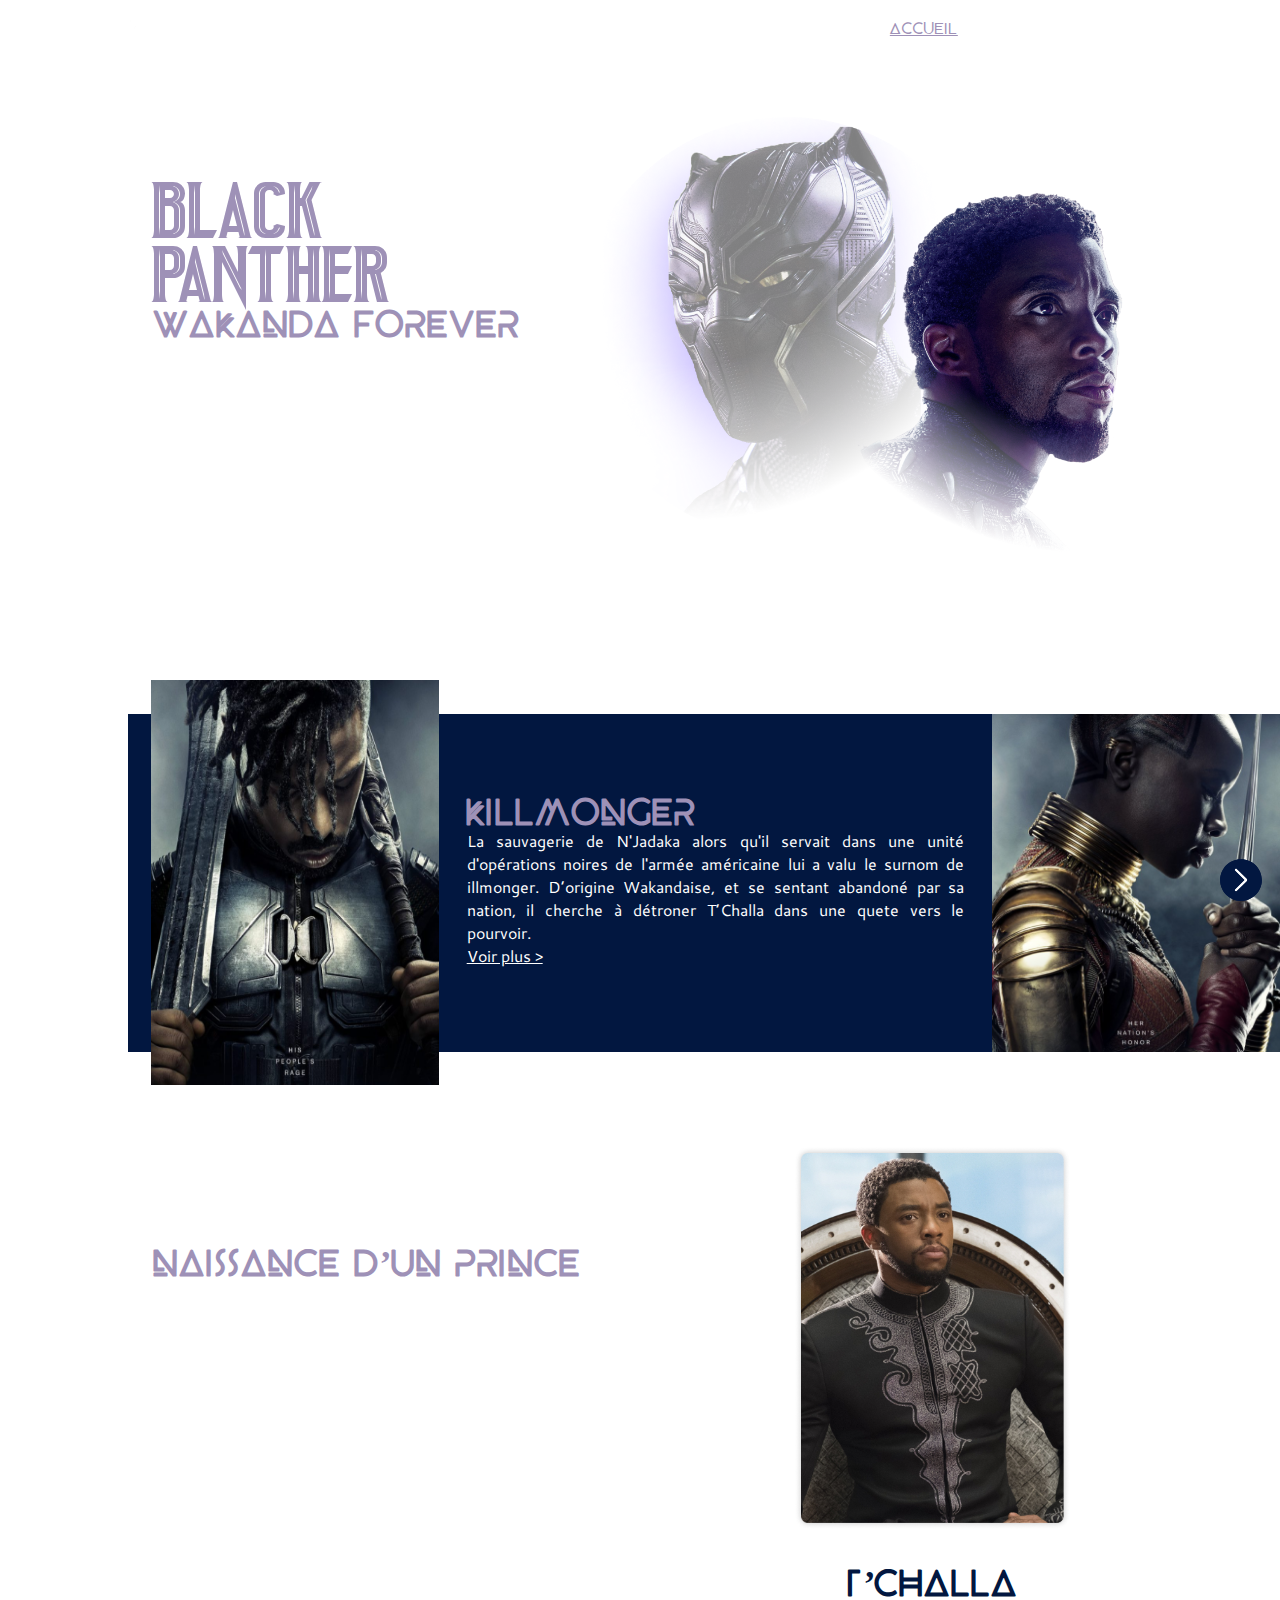
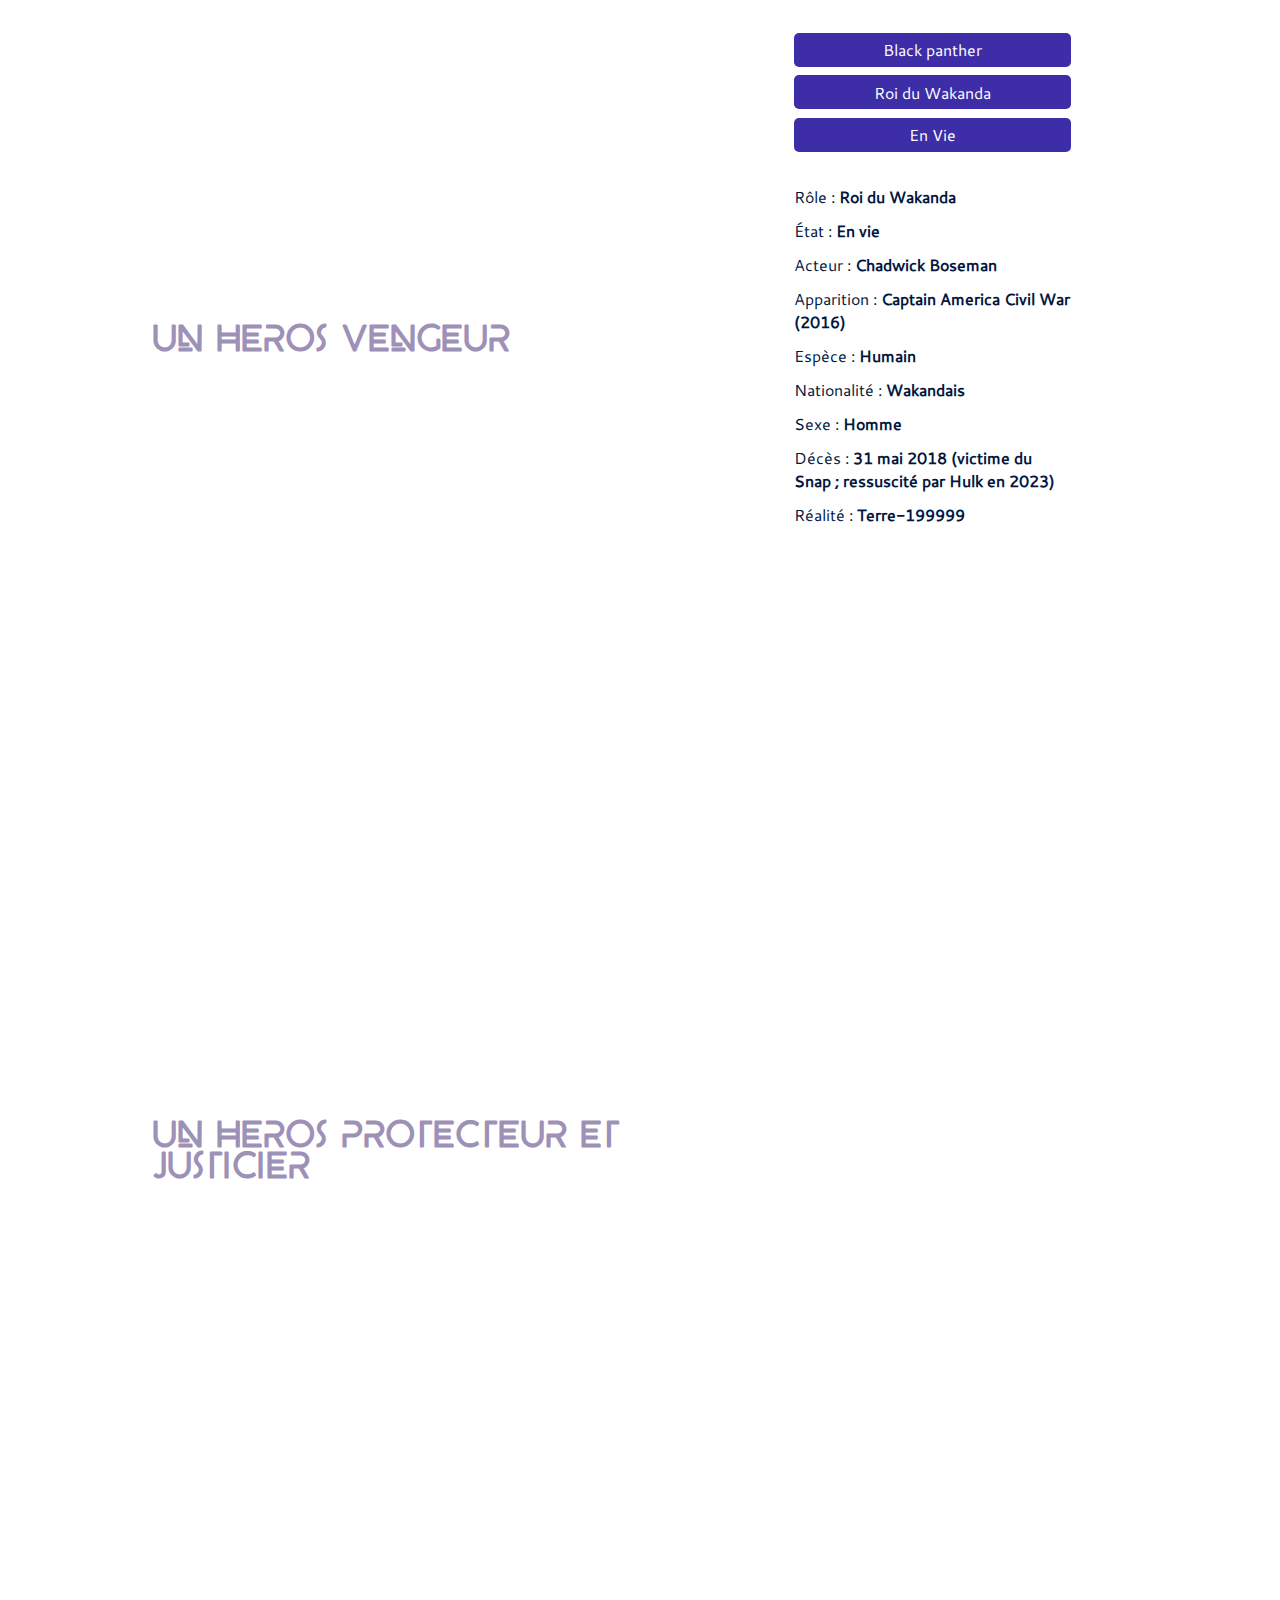
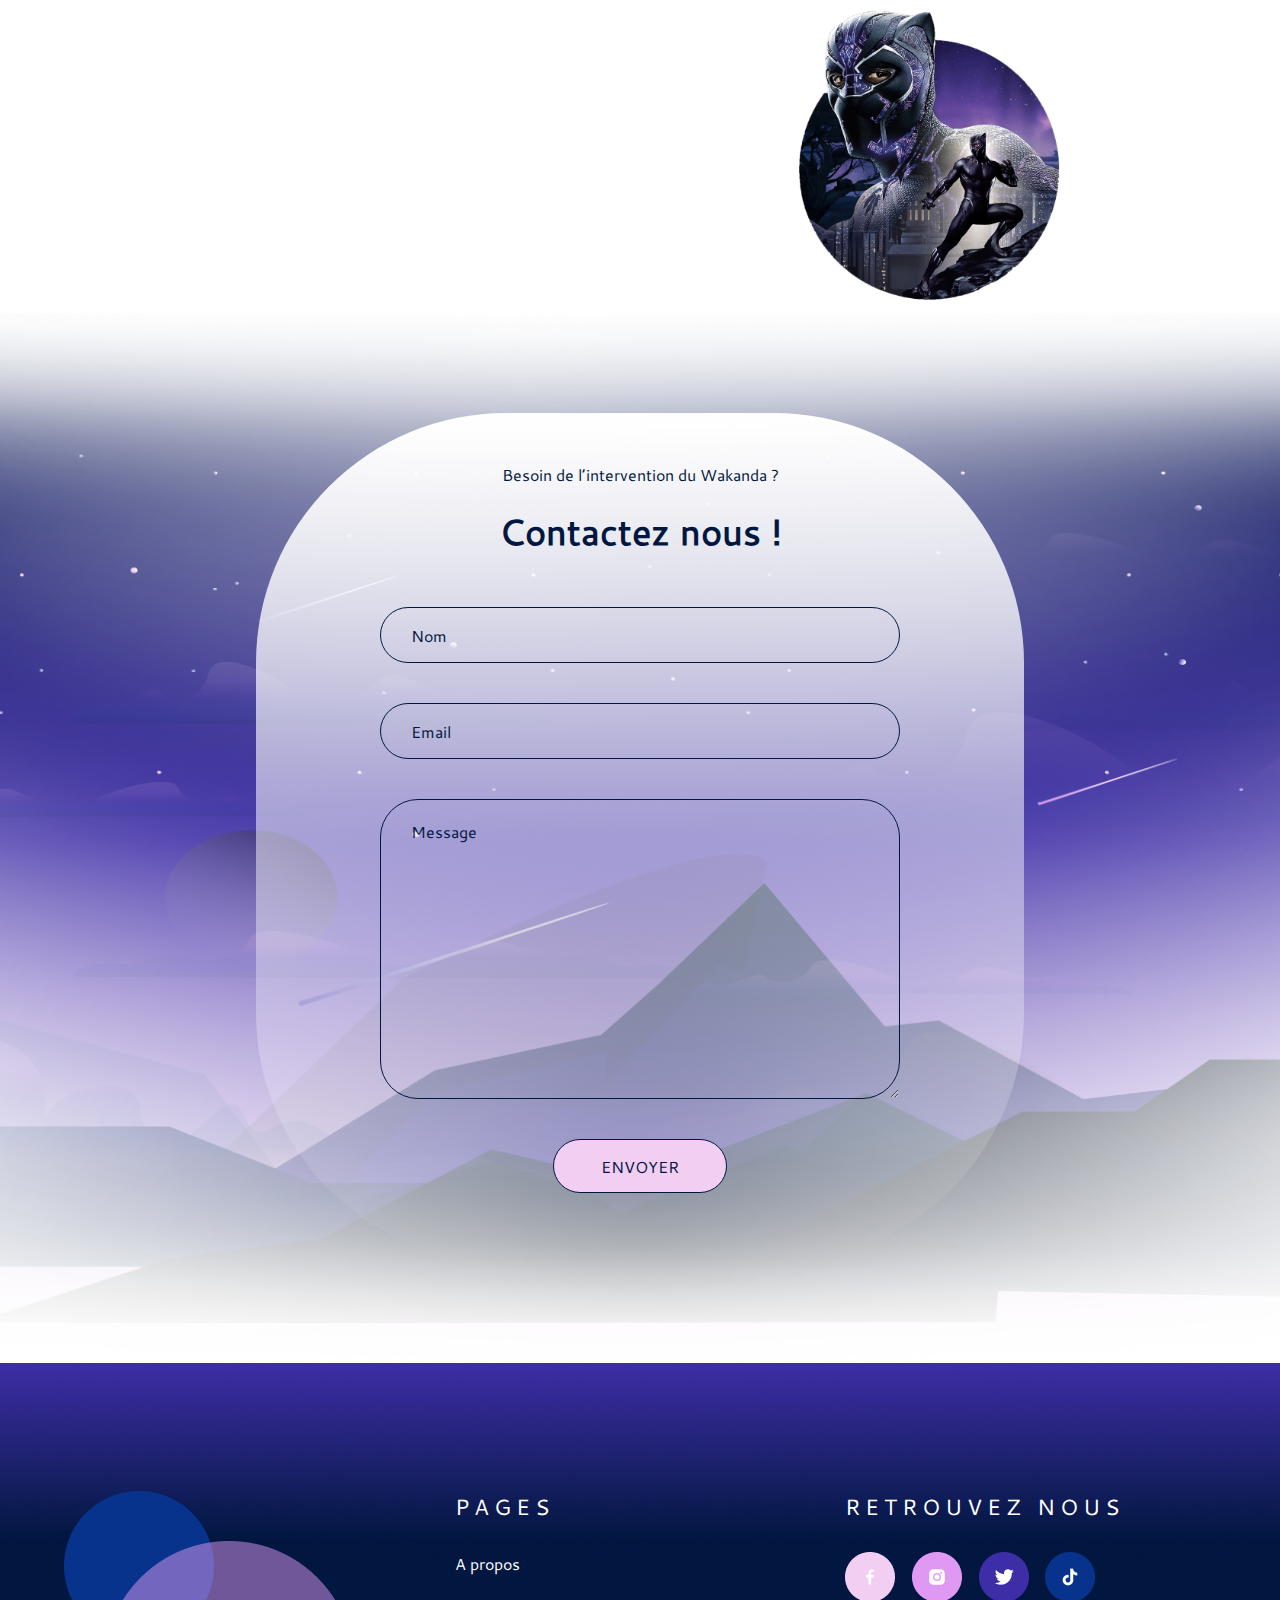
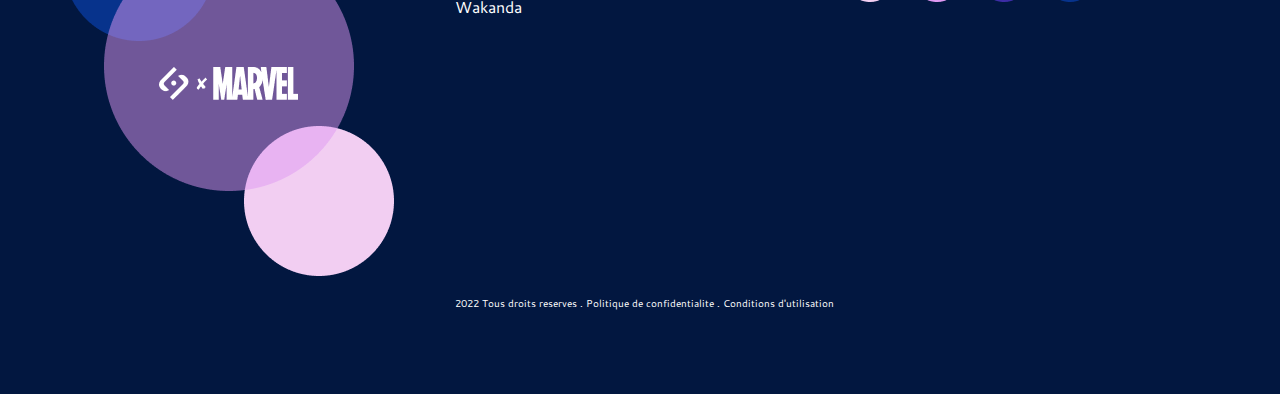
==== commit 68d51953: "responsive des page" ====
--- a/index.html
+++ b/index.html
@@ -18,10 +18,10 @@
         <nav id="nav">
             <ul class="list__nav">
                 <li class="nav__logo">
-                    <a class="page-actuelle" href="index.html"><img class="logo_website" src="assets/img/all-page/footer2.png" alt="logo sayna et marvel"></a>
+                    <a href="index.html"><img class="logo_website" src="assets/img/all-page/footer2.png" alt="logo sayna et marvel"></a>
                 </li>
                 <li class="nav__page">
-                    <a href="index.html">Accueil</a>
+                    <a class="page-actuelle" href="index.html">Accueil</a>
                 </li>
                 <li class="nav__page">
                     <a href="pages/wakanda.html">Wakanda</a>
@@ -89,6 +89,12 @@
                 </li>
                 <li class="presentation__personnage_list__img__3">
                     <img src="assets/img/accueil/Pantherhome4.png" alt="SHURI" loading="lazy">
+                </li>
+                <li class="chevron__left">
+                    <img src="assets/img/accueil/chevron-right-circle-svgrepo-com.svg" alt="chevron right">
+                </li>
+                <li class="chevron__right">
+                    <img src="assets/img/accueil/chevron-right-circle-svgrepo-com.svg" alt="chevron right">
                 </li>
             </ul>
         </section>
--- a/assets/css/pages/accueil.css
+++ b/assets/css/pages/accueil.css
@@ -98,6 +98,19 @@
 .presentation__personnage__items__1__text,
 .presentation__personnage__items__2__text {
     margin: 5%;
+}
+
+.chevron__right {
+    grid-column: 6;
+    grid-row: 2;
+    align-self: center;
+    max-width: 50px;
+    justify-self: end;
+    margin-right: 5%;
+}
+
+.chevron__left {
+    display: none;
 }
 
 
@@ -252,6 +265,9 @@
     .presentation__personnage_list__img__3,
     .presentation__personnage__items__2__text {
         display: none;
+    }
+    .chevron__right {
+        grid-column: 4;
     }
     /* section intro-presentation-black-panther */
     .character__profile_content__text__caracteristique {
@@ -356,7 +372,7 @@
     }
     /* section list-personnage-black-panther  */
     .presentation__personnage_list {
-        grid-template-columns: 5% 10% 50% 10% 5%;
+        grid-template-columns: 10% 10% 50% 10% 10%;
         grid-template-rows: 5% max-content max-content;
         justify-content: center;
     }
@@ -375,6 +391,7 @@
     }
     .presentation__personnage_list__background__color {
         grid-row: 2/-1;
+        grid-column: 2/5;
     }
     .presentation__personnage_list__img__1 {
         justify-self: center;
@@ -384,6 +401,22 @@
     }
     #presentation__personnage {
         margin: 0 5% 10%;
+    }
+    .chevron__left {
+        display: block;
+        grid-column: 1;
+        grid-row: 1/-1;
+        align-self: center;
+        justify-self: center;
+        margin: 0 10%;
+        rotate: 180deg;
+    }
+    .chevron__right {
+        grid-column: 5;
+        grid-row: 1/-1;
+        align-self: center;
+        justify-self: center;
+        margin: 0 10%;
     }
     /* section intro-presentation-black-panther */
     .text-intro-presentation-black-panther {
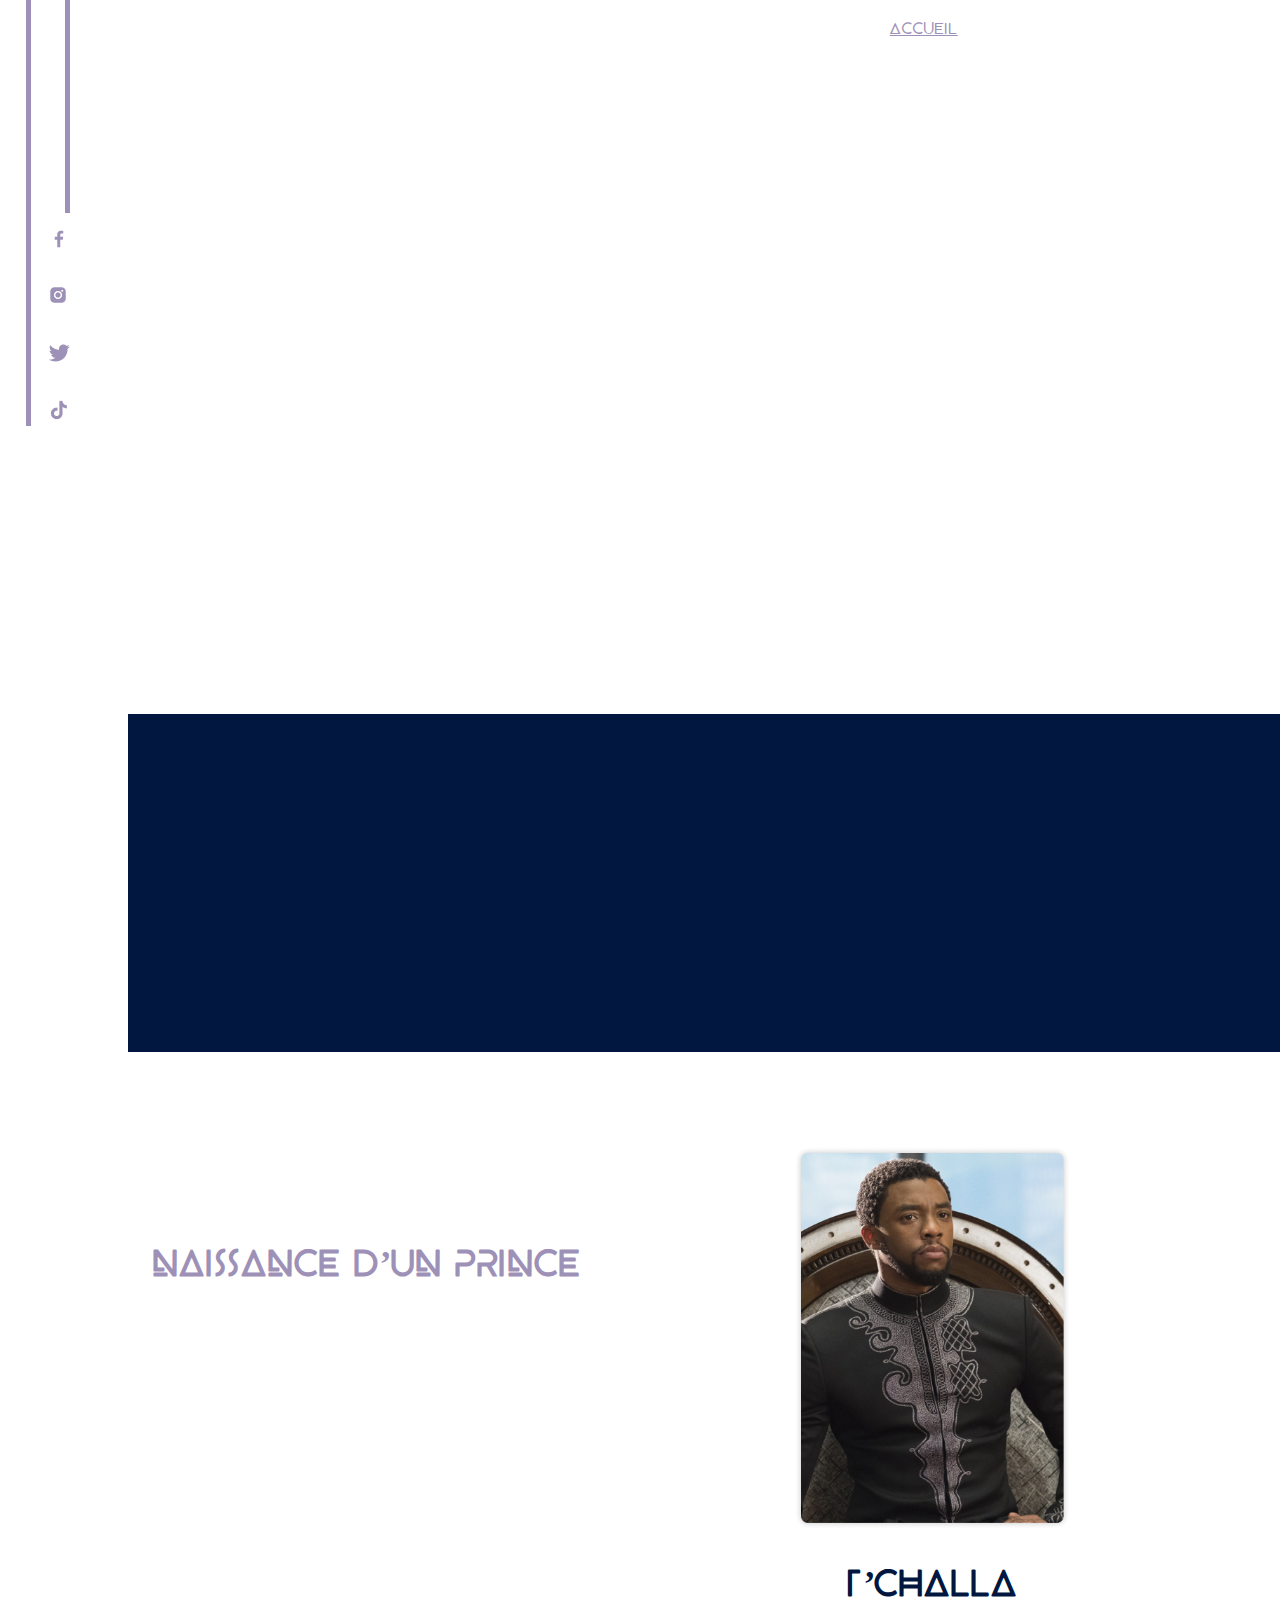
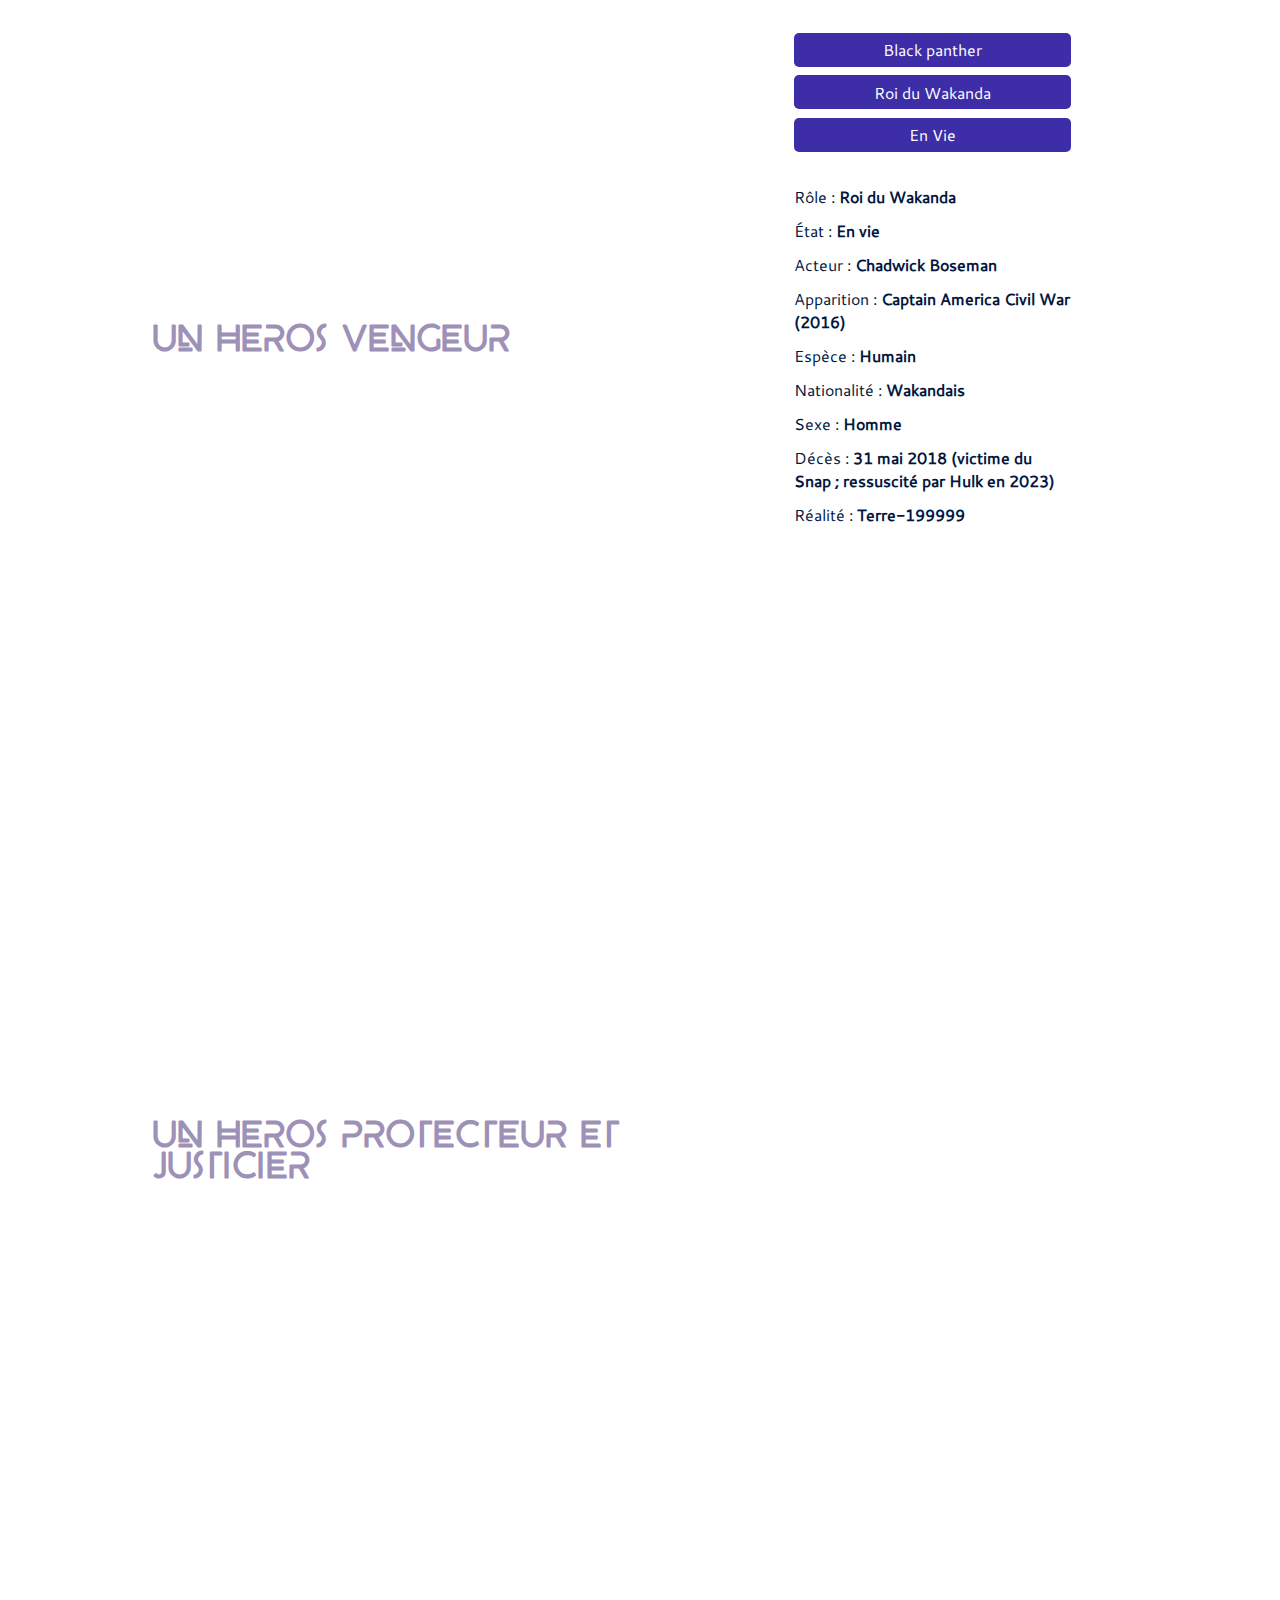
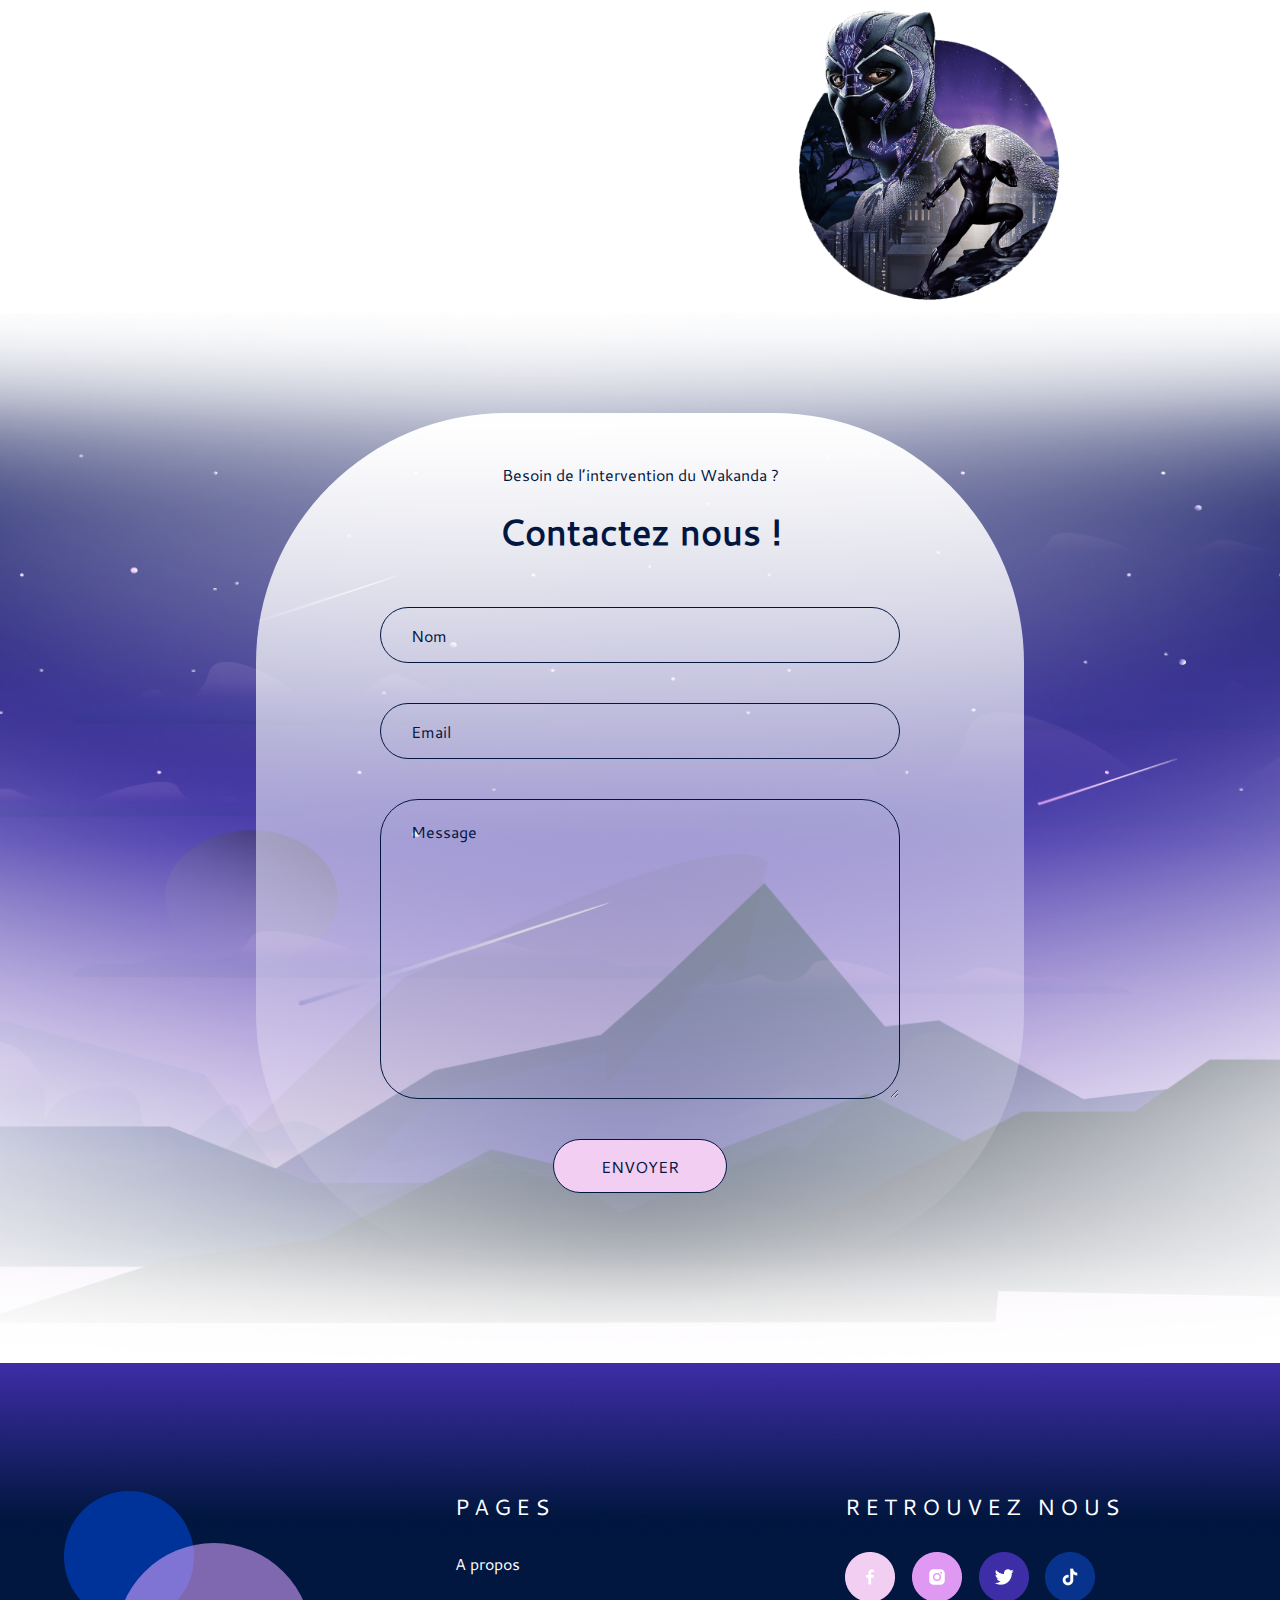
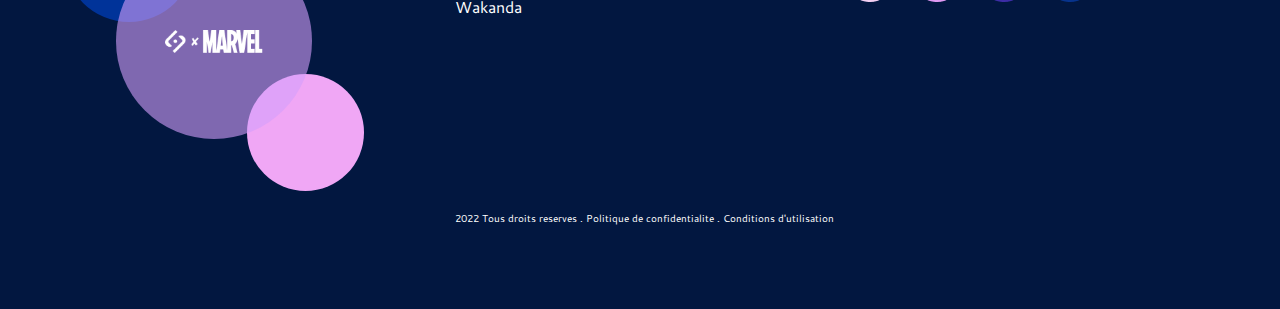
==== commit 49b5ad56: "ajout de tous les element et animation requis et modiification du logo avec cercle du footer" ====
--- a/index.html
+++ b/index.html
@@ -15,10 +15,29 @@
 <body>
 
     <header class="header">
+        <div class="header__reseau__sociaux">
+            <div class="header__reseau__sociaux_ligne_1"></div>
+            <div class="header__reseau__sociaux_ligne_2"></div>
+            <ul class="header__reseau__sociaux__list">
+                <li class="header__reseau__sociaux__list__items__1">
+                    <a href="https://www.marvel-cineverse.fr/pages/mcu/encyclopedie/personnages/black-panther.html"><img src="assets/img/all-page/icon_facebook.png" alt="icone facebook"></a>
+                </li>
+                <li>
+                    <a href="https://www.marvel-cineverse.fr/pages/mcu/encyclopedie/personnages/black-panther.html"><img src="assets/img/all-page/icon_instagram.png" alt="icone instagram"></a>
+                </li>
+                <li>
+                    <a href="https://www.marvel-cineverse.fr/pages/mcu/encyclopedie/personnages/black-panther.html"><img src="assets/img/all-page/icon_twitter.png" alt="icone twitter"></a>
+                </li>
+                <li class="header__reseau__sociaux__list__items__4">
+                    <a href="https://www.marvel-cineverse.fr/pages/mcu/encyclopedie/personnages/black-panther.html"><img src="assets/img/all-page/icon_tiktok.png" alt="icone tik tok"></a>
+                </li>
+            </ul>
+        </div>
+
         <nav id="nav">
             <ul class="list__nav">
                 <li class="nav__logo">
-                    <a href="index.html"><img class="logo_website" src="assets/img/all-page/footer2.png" alt="logo sayna et marvel"></a>
+                    <a class="logo__website__link" href="index.html"><img class="logo_website" src="assets/img/all-page/footer2.png" alt="logo sayna et marvel"></a>
                 </li>
                 <li class="nav__page">
                     <a class="page-actuelle" href="index.html">Accueil</a>
@@ -50,11 +69,11 @@
     <main>
         <section id="intro-presentation-black-panther">
             <div class="content-intro-presentation-black-panther">
-                <img loading="lazy" class="illustration-black-panther" src="assets/img/accueil/Pantherhome1..png" alt="black panther et son acteur">
+                <img loading="lazy" class="illustration-black-panther fade-in-slide" src="assets/img/accueil/Pantherhome1..png" alt="black panther et son acteur">
                 <section class="text-intro-presentation-black-panther container">
-                    <h1>black Panther</h1>
-                    <h2>wakanda forever</h2>
-                    <p>En plus d'etre un film qui ait la part belle aux héroïnes, Black Panther rend hommage aux cultures africaine et afro-américaine. On évoque le racisme, la colonisation et les violences contre les afro-américains. <br> Ce film marque
+                    <h1 class="fade-in-slide">black Panther</h1>
+                    <h2 class="fade-in-slide">wakanda forever</h2>
+                    <p class="fade-in-slide">En plus d'etre un film qui ait la part belle aux héroïnes, Black Panther rend hommage aux cultures africaine et afro-américaine. On évoque le racisme, la colonisation et les violences contre les afro-américains. <br> Ce film marque
                         tout une génération, “c’est 100% africain et c’est parfait”.</p>
                     <button class="btn-voir-plus">Voir plus ></button>
                 </section>
@@ -65,36 +84,36 @@
             <ul class="presentation__personnage_list">
                 <li class="presentation__personnage_list__background__color"></li>
                 <li class="presentation__personnage_list__img__1">
-                    <img src="assets/img/accueil/Pantherhome2.png" alt="KILLMONGER">
+                    <img class="fade-in-slide" src="assets/img/accueil/Pantherhome2.png" alt="KILLMONGER">
                 </li>
                 <li class="presentation__personnage__items__1">
                     <div class="presentation__personnage__items__1__text">
-                        <h2 class="margin-0">KILLMONGER</h2>
-                        <p class="margin-0">La sauvagerie de N'Jadaka alors qu'il servait dans une unité d'opérations noires de l'armée américaine lui a valu le surnom de illmonger. D’origine Wakandaise, et se sentant abandoné par sa nation, il cherche à détroner T’Challa
+                        <h2 class="margin-0 fade-in-slide">KILLMONGER</h2>
+                        <p class="margin-0 fade-in-slide">La sauvagerie de N'Jadaka alors qu'il servait dans une unité d'opérations noires de l'armée américaine lui a valu le surnom de illmonger. D’origine Wakandaise, et se sentant abandoné par sa nation, il cherche à détroner T’Challa
                             dans une quete vers le pourvoir.
                         </p>
-                        <button class="btn-voir-plus">Voir plus ></button>
+                        <button class="btn-voir-plus fade-in-slide">Voir plus ></button>
                     </div>
                 </li>
                 <li class="presentation__personnage_list__img__2">
-                    <img src="assets/img/accueil/Pantherhome3.png" alt="KILLMONGER" loading="lazy">
+                    <img class="fade-in-slide" src="assets/img/accueil/Pantherhome3.png" alt="KILLMONGER" loading="lazy">
                 </li>
                 <li class="presentation__personnage__items__2">
                     <div class="presentation__personnage__items__2__text">
-                        <h2 class="margin-0">OKOYE</h2>
-                        <p class="margin-0">Okoye est le général des Dora Milaje (groupe d’élite de femmes guerrières) et le chef des forces armées et des renseignements wakandais. Témoin du couronnement de T'Challa, elle se joint à lui dans de nombreuses aventures.
-                        </p>
-                        <button class="btn-voir-plus">Voir plus ></button>
+                        <h2 class="margin-0 fade-in-slide">OKOYE</h2>
+                        <p class="margin-0 fade-in-slide">Okoye est le général des Dora Milaje (groupe d’élite de femmes guerrières) et le chef des forces armées et des renseignements wakandais. Témoin du couronnement de T'Challa, elle se joint à lui dans de nombreuses aventures.
+                        </p>
+                        <button class="btn-voir-plus fade-in-slide">Voir plus ></button>
                     </div>
                 </li>
                 <li class="presentation__personnage_list__img__3">
-                    <img src="assets/img/accueil/Pantherhome4.png" alt="SHURI" loading="lazy">
-                </li>
-                <li class="chevron__left">
-                    <img src="assets/img/accueil/chevron-right-circle-svgrepo-com.svg" alt="chevron right">
-                </li>
-                <li class="chevron__right">
-                    <img src="assets/img/accueil/chevron-right-circle-svgrepo-com.svg" alt="chevron right">
+                    <img class="fade-in-slide" src="assets/img/accueil/Pantherhome4.png" alt="SHURI" loading="lazy">
+                </li>
+                <li class="chevron__left ">
+                    <img class="fade-in-slide" src="assets/img/accueil/chevron-left-circle-svgrepo-com.svg" alt="chevron right">
+                </li>
+                <li class="chevron__right ">
+                    <img class="fade-in-slide" src="assets/img/accueil/chevron-right-circle-svgrepo-com.svg" alt="chevron right">
                 </li>
             </ul>
         </section>
@@ -202,7 +221,7 @@
             <div class="bloc-formulaire">
                 <p class="titre-form">Besoin de l’intervention du Wakanda ?</p>
                 <h2 class="titre-form">Contactez nous !</h2>
-                <form action="/submit" method="post">
+                <form action="" method="post">
                     <input type="text" id="name" name="name" placeholder="Nom" required>
                     <input type="email" id="email" name="email" placeholder="Email" required>
                     <textarea id="message" name="message" rows="4" placeholder="Message" required></textarea>
@@ -214,19 +233,23 @@
     </main>
 
     <footer id="footer">
-        <div class="footer__img_decorative__logo">
-            <img src="assets/img/all-page/footer1.png" alt="deco footer" class="footer__img__decorative">
-            <img src="assets/img/all-page/footer2.png" alt="logo sayna et marvel" class="footer__img__logo">
+        <div class="footer__trois__cercle__logo">
+            <div class="cercle cercle__blue"></div>
+            <div class="img__cercle_violet">
+                <img src="../assets/img/all-page/footer2.png" alt="logo sayna marvel">
+                <div class="cercle cercle__violet"></div>
+            </div>
+            <div class="cercle cercle__rose"></div>
         </div>
 
         <section class="footer__pages">
             <h1>Pages</h1>
             <ul class="footer__pages__list">
                 <li>
-                    <a href="#">A propos</a>
-                </li>
-                <li>
-                    <a href="#">Wakanda</a>
+                    <a href="index.html">A propos</a>
+                </li>
+                <li>
+                    <a href="pages/wakanda.html">Wakanda</a>
                 </li>
             </ul>
         </section>
@@ -235,16 +258,16 @@
             <h1 class="footer__reseaux__sociaux__h1">Retrouvez nous</h1>
             <ul class="footer__reseaux__sociaux__list">
                 <li>
-                    <a href="#"><img src="assets/img/all-page/footer3.png" alt="icone icon_facebook"></a>
-                </li>
-                <li>
-                    <a href="#"><img src="assets/img/all-page/footer4.png" alt="icone icon_instagram"></a>
-                </li>
-                <li>
-                    <a href="#"><img src="assets/img/all-page/footer5.png" alt="icone twitter"></a>
-                </li>
-                <li>
-                    <a href="#"><img src="assets/img/all-page/footer6.png" alt="icone tik tok"></a>
+                    <a href="https://www.marvel-cineverse.fr/pages/mcu/encyclopedie/personnages/black-panther.html"><img src="assets/img/all-page/footer3.png" alt="icone icon_facebook"></a>
+                </li>
+                <li>
+                    <a href="https://www.marvel-cineverse.fr/pages/mcu/encyclopedie/personnages/black-panther.html"><img src="assets/img/all-page/footer4.png" alt="icone icon_instagram"></a>
+                </li>
+                <li>
+                    <a href="https://www.marvel-cineverse.fr/pages/mcu/encyclopedie/personnages/black-panther.html"><img src="assets/img/all-page/footer5.png" alt="icone twitter"></a>
+                </li>
+                <li>
+                    <a href="https://www.marvel-cineverse.fr/pages/mcu/encyclopedie/personnages/black-panther.html"><img src="assets/img/all-page/footer6.png" alt="icone tik tok"></a>
                 </li>
             </ul>
         </section>
--- a/assets/css/pages/accueil.css
+++ b/assets/css/pages/accueil.css
@@ -409,7 +409,6 @@
         align-self: center;
         justify-self: center;
         margin: 0 10%;
-        rotate: 180deg;
     }
     .chevron__right {
         grid-column: 5;
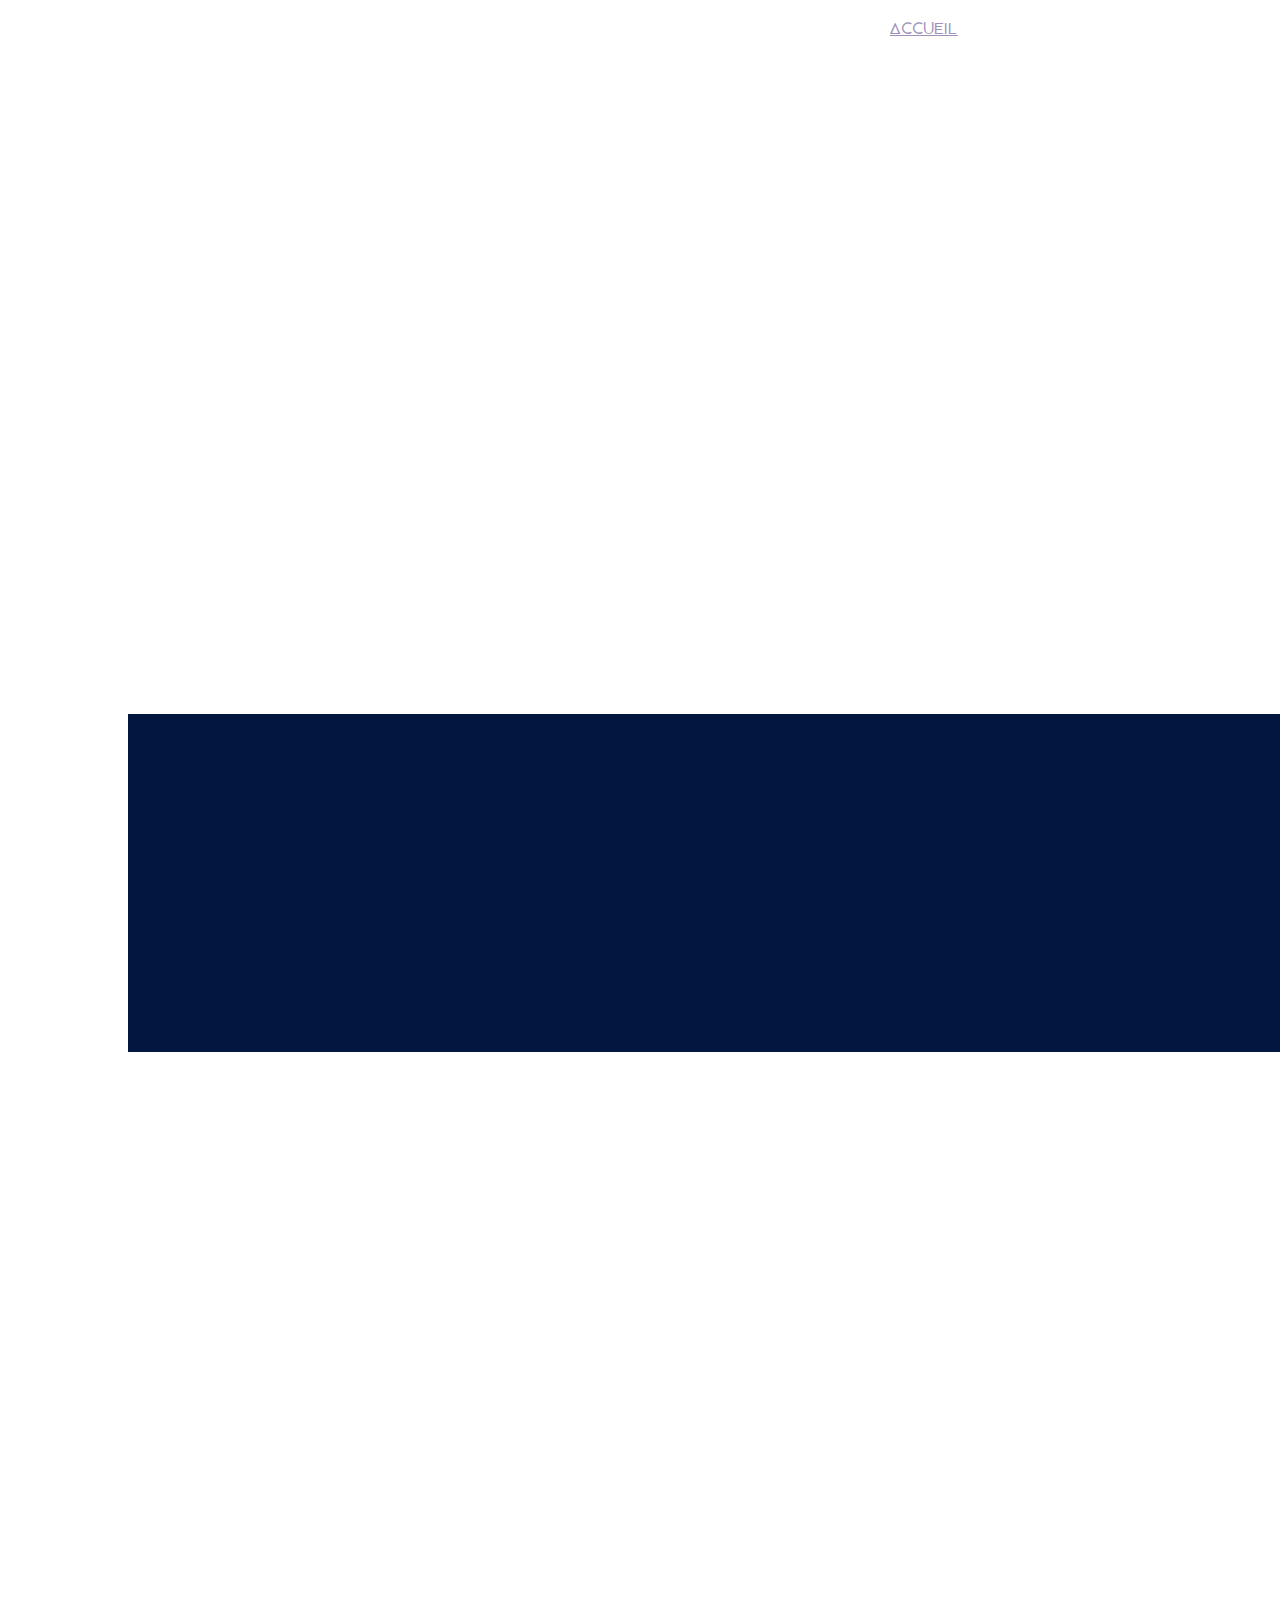
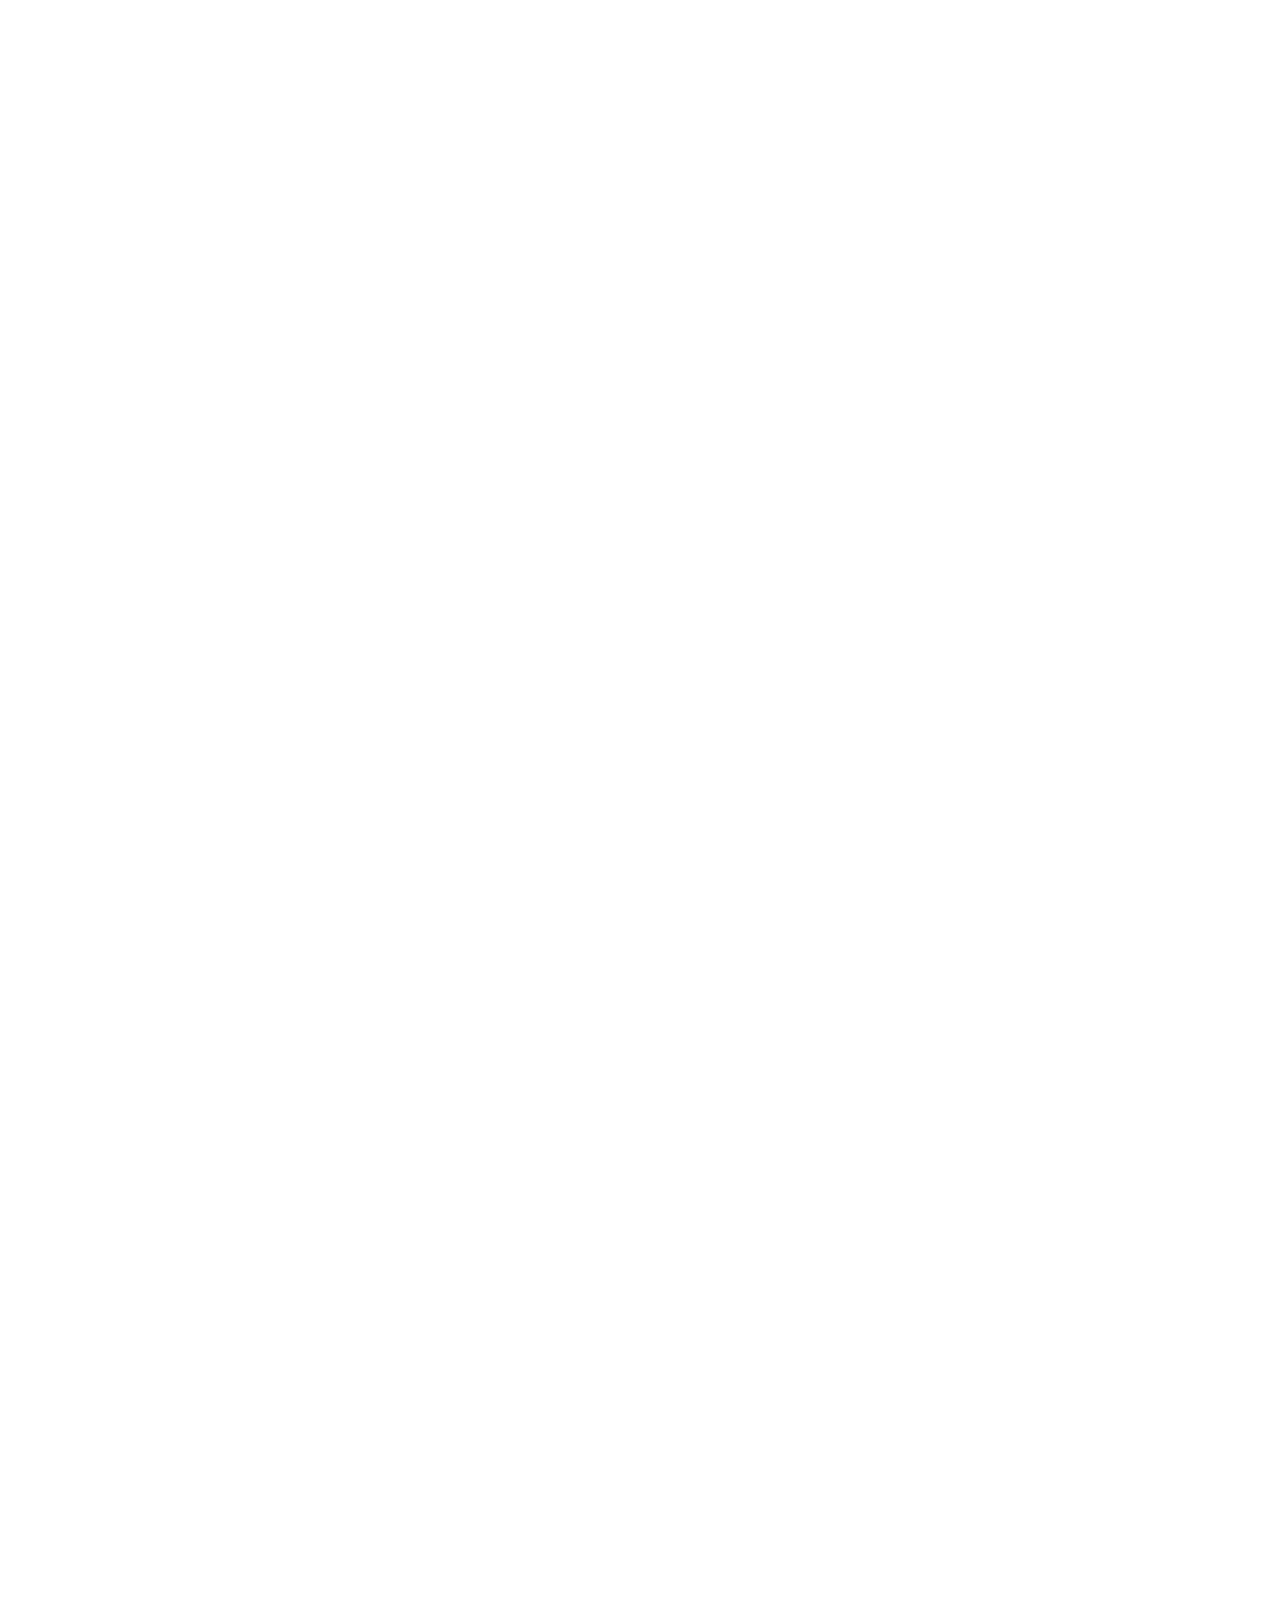
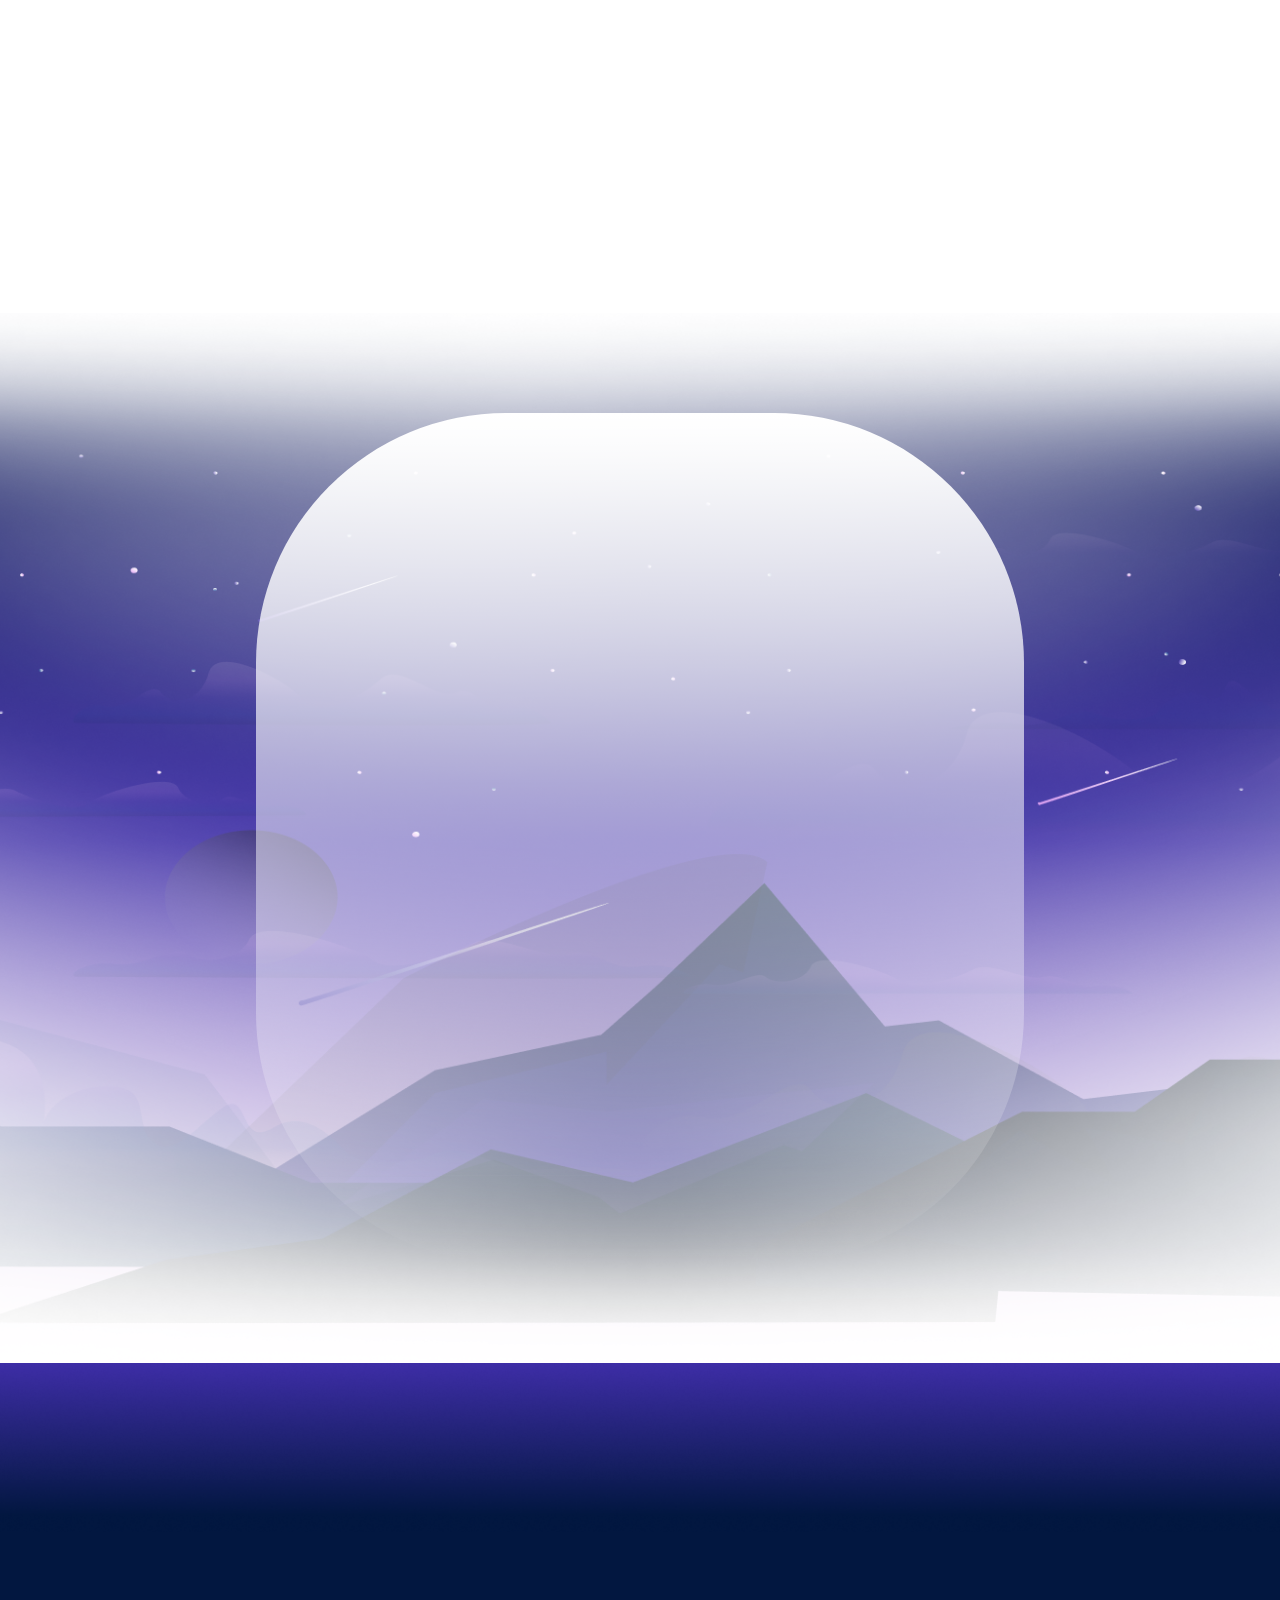
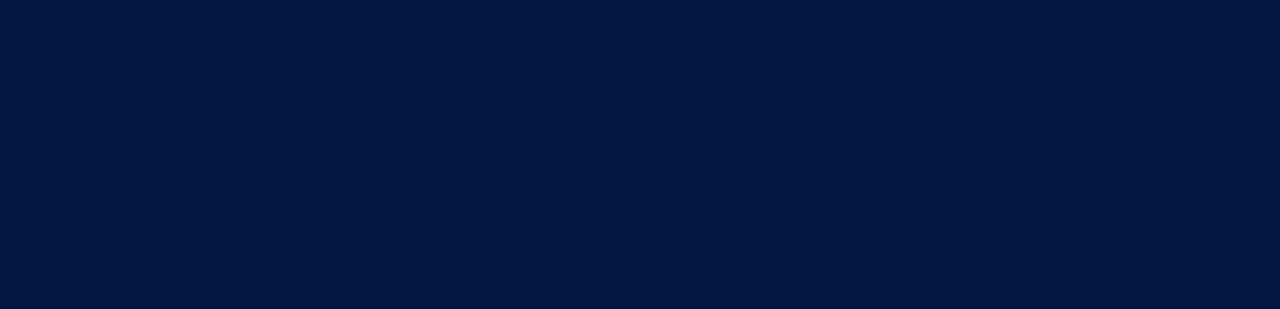
==== commit 32dde600: "ajout de tous les element et animation requis et modiification du logo avec cercle du footer" ====
--- a/index.html
+++ b/index.html
@@ -15,21 +15,21 @@
 <body>
 
     <header class="header">
-        <div class="header__reseau__sociaux">
+        <div class="header__reseau__sociaux fade-in-slide">
             <div class="header__reseau__sociaux_ligne_1"></div>
             <div class="header__reseau__sociaux_ligne_2"></div>
             <ul class="header__reseau__sociaux__list">
                 <li class="header__reseau__sociaux__list__items__1">
-                    <a href="https://www.marvel-cineverse.fr/pages/mcu/encyclopedie/personnages/black-panther.html"><img src="assets/img/all-page/icon_facebook.png" alt="icone facebook"></a>
-                </li>
-                <li>
-                    <a href="https://www.marvel-cineverse.fr/pages/mcu/encyclopedie/personnages/black-panther.html"><img src="assets/img/all-page/icon_instagram.png" alt="icone instagram"></a>
-                </li>
-                <li>
-                    <a href="https://www.marvel-cineverse.fr/pages/mcu/encyclopedie/personnages/black-panther.html"><img src="assets/img/all-page/icon_twitter.png" alt="icone twitter"></a>
+                    <a href="https://www.marvel-cineverse.fr/pages/mcu/encyclopedie/personnages/black-panther.html"><img class="fade-in-slide" src="assets/img/all-page/icon_facebook.png" alt="icone facebook"></a>
+                </li>
+                <li>
+                    <a href="https://www.marvel-cineverse.fr/pages/mcu/encyclopedie/personnages/black-panther.html"><img class="fade-in-slide" src="assets/img/all-page/icon_instagram.png" alt="icone instagram"></a>
+                </li>
+                <li>
+                    <a href="https://www.marvel-cineverse.fr/pages/mcu/encyclopedie/personnages/black-panther.html"><img class="fade-in-slide" src="assets/img/all-page/icon_twitter.png" alt="icone twitter"></a>
                 </li>
                 <li class="header__reseau__sociaux__list__items__4">
-                    <a href="https://www.marvel-cineverse.fr/pages/mcu/encyclopedie/personnages/black-panther.html"><img src="assets/img/all-page/icon_tiktok.png" alt="icone tik tok"></a>
+                    <a href="https://www.marvel-cineverse.fr/pages/mcu/encyclopedie/personnages/black-panther.html"><img class="fade-in-slide" src="assets/img/all-page/icon_tiktok.png" alt="icone tik tok"></a>
                 </li>
             </ul>
         </div>
@@ -69,13 +69,13 @@
     <main>
         <section id="intro-presentation-black-panther">
             <div class="content-intro-presentation-black-panther">
-                <img loading="lazy" class="illustration-black-panther fade-in-slide" src="assets/img/accueil/Pantherhome1..png" alt="black panther et son acteur">
+                <img class="illustration-black-panther fade-in-slide" src="assets/img/accueil/Pantherhome1..png" alt="black panther et son acteur">
                 <section class="text-intro-presentation-black-panther container">
                     <h1 class="fade-in-slide">black Panther</h1>
                     <h2 class="fade-in-slide">wakanda forever</h2>
                     <p class="fade-in-slide">En plus d'etre un film qui ait la part belle aux héroïnes, Black Panther rend hommage aux cultures africaine et afro-américaine. On évoque le racisme, la colonisation et les violences contre les afro-américains. <br> Ce film marque
                         tout une génération, “c’est 100% africain et c’est parfait”.</p>
-                    <button class="btn-voir-plus">Voir plus ></button>
+                    <button class="btn-voir-plus fade-in-slide">Voir plus ></button>
                 </section>
             </div>
         </section>
@@ -96,7 +96,7 @@
                     </div>
                 </li>
                 <li class="presentation__personnage_list__img__2">
-                    <img class="fade-in-slide" src="assets/img/accueil/Pantherhome3.png" alt="KILLMONGER" loading="lazy">
+                    <img class="fade-in-slide" src="assets/img/accueil/Pantherhome3.png" alt="KILLMONGER">
                 </li>
                 <li class="presentation__personnage__items__2">
                     <div class="presentation__personnage__items__2__text">
@@ -107,7 +107,7 @@
                     </div>
                 </li>
                 <li class="presentation__personnage_list__img__3">
-                    <img class="fade-in-slide" src="assets/img/accueil/Pantherhome4.png" alt="SHURI" loading="lazy">
+                    <img class="fade-in-slide" src="assets/img/accueil/Pantherhome4.png" alt="SHURI">
                 </li>
                 <li class="chevron__left ">
                     <img class="fade-in-slide" src="assets/img/accueil/chevron-left-circle-svgrepo-com.svg" alt="chevron right">
@@ -117,62 +117,61 @@
                 </li>
             </ul>
         </section>
-
 
         <div class="main__section container">
             <div class="main__section__left">
                 <!-- section Naissance d’un prince -->
                 <section id="naissance-prince">
-                    <h2>Naissance d’un prince</h2>
+                    <h2 class="fade-in-slide">Naissance d’un prince</h2>
                     <div class="naissance__prince__text">
-                        <p>T'Challa est né au Wakanda, un pa s isolationniste situé en A rique, du monarque régnant T'Chaka et de sa emme Ramonda. Il a inalement eu une s ur cadette nommée Shuri. S'entra nant toute sa vie pour prendre la place de son père
+                        <p class="fade-in-slide">T'Challa est né au Wakanda, un pa s isolationniste situé en A rique, du monarque régnant T'Chaka et de sa emme Ramonda. Il a inalement eu une s ur cadette nommée Shuri. S'entra nant toute sa vie pour prendre la place de son père
                             en tant que prochain Black Panther, T'Challa est devenu un homme avec un esprit très acti et malgré tous les e orts de T'Chaka, une grande aversion pour la politique.</p>
-                        <p>T'Challa est poli, respectueux et très attentionné envers les gens qu'il côtoie et qu'il considère comme ses amis. Il est démontré qu'il a un grand respect envers les autres, en particulier envers son père, T'Chaka. Il honore la
+                        <p class="fade-in-slide">T'Challa est poli, respectueux et très attentionné envers les gens qu'il côtoie et qu'il considère comme ses amis. Il est démontré qu'il a un grand respect envers les autres, en particulier envers son père, T'Chaka. Il honore la
                             tradition et les principes du Wakanda et est pr t à agir chaque ois que cela est nécessaire. la mort de son père, il était disposé et pr t à prendre la place qui lui revenait en tant que roi du Wakanda. Bien qu'il ne semble
                             pas privilégier les combats, il a très vite tenté de venger la mort de son père. Combattant honorable, T'Challa respecte ses adversaires et est pr t à épargner la vie de ses ennemis. Cela étant dit, il n'est pas opposé à tuer
                             ses adversaires dans un combat et n'essaie pas toujours d'éviter les mesures mortelles de les neutraliser.</p>
                         <blockquote>
-                            <p>« Toute ma vie, je l'ai regardé porter le costume. Il pouvait soulever un homme à une seule main et courir aussi vite qu'un èbre. Puis il m'a dit qu'il était trop vieux pour continuer à endosser le rôle de Black Panther; il
+                            <p class="fade-in-slide">« Toute ma vie, je l'ai regardé porter le costume. Il pouvait soulever un homme à une seule main et courir aussi vite qu'un èbre. Puis il m'a dit qu'il était trop vieux pour continuer à endosser le rôle de Black Panther; il
                                 me l'a alors passé a in de simplement rester roi. – Il me disait qu'il ne pouvait plus rentrer dans le costume. »
                             </p>
-                            <p>— T'Challa et Zuri</p>
+                            <p class="fade-in-slide">— T'Challa et Zuri</p>
                         </blockquote>
                     </div>
                 </section>
 
                 <section>
-                    <h2>un heros vengeur</h2>
+                    <h2 class="fade-in-slide">un heros vengeur</h2>
                     <blockquote>
-                        <p>« La mort, dans notre culture, n'est pas la in. Pour nous, c'est plutôt un point de départ. Le dé unt n'a qu'à tendre les bras; et Bast et Sekhmet le guident jusqu'à l'entrée de la grande vallée où il résidera à tout jamais.</p>
-                        <p>– C'est une vision très paci ique.</p>
-                        <p>– l'image de mon père. je ne suis pas mon père. »</p>
-                        <p>— T'Challa et Natasha Romanoff</p>
+                        <p class="fade-in-slide">« La mort, dans notre culture, n'est pas la in. Pour nous, c'est plutôt un point de départ. Le dé unt n'a qu'à tendre les bras; et Bast et Sekhmet le guident jusqu'à l'entrée de la grande vallée où il résidera à tout jamais.</p>
+                        <p class="fade-in-slide">– C'est une vision très paci ique.</p>
+                        <p class="fade-in-slide">– l'image de mon père. je ne suis pas mon père. »</p>
+                        <p class="fade-in-slide">— T'Challa et Natasha Romanoff</p>
                     </blockquote>
-                    <p>Suite à la mort de son père dans l'attentat à la bombe orchestré par Helmut Zemo, terroriste souhaitant la chute des Avengers, T'Challa avait entrepris de tuer le Soldat de l'hiver, qui était largement considéré (à tort) comme responsable
+                    <p class="fade-in-slide">Suite à la mort de son père dans l'attentat à la bombe orchestré par Helmut Zemo, terroriste souhaitant la chute des Avengers, T'Challa avait entrepris de tuer le Soldat de l'hiver, qui était largement considéré (à tort) comme responsable
                         de l'attaque. Au cours de sa tentative de trouver le Soldat de l'hiver, Black Panther avait rejoint une guerre civile entre les Avengers, où il s'était rangé du côté d'Iron Man. T’Challa est alors animé par son désir de vengeance
                         de la mort de son père, ce qu’il partage avec Iron Man, tous deux victimes de l’assassinat de leurs parents.</p>
-                    <p>Cependant, Black Panther apprend inalement en capturant Zemo, que c’était lui le seul responsable de la mort de son père, et que le Soldat de l’hiver n’était alors qu’une arme entre les mains de Zemo. Se rendant compte de la supercherie
+                    <p class="fade-in-slide">Cependant, Black Panther apprend inalement en capturant Zemo, que c’était lui le seul responsable de la mort de son père, et que le Soldat de l’hiver n’était alors qu’une arme entre les mains de Zemo. Se rendant compte de la supercherie
                         ainsi que de la voie sombre de la vengeance, T’Challa se promet de ne plus permettre aux désirs de vengeance de le consumer à nouveau.</p>
                     <blockquote>
-                        <p>« Quelle est la meilleure açon de protéger le Wakanda ? e dois devenir un grand roi baba, comme tu l'étais. – Tu devras lutter. Pour ça, il te audra t'entourer de personnes de con iance. Tu es un homme bon, avec un grand coeur.
+                        <p class="fade-in-slide">« Quelle est la meilleure açon de protéger le Wakanda ? e dois devenir un grand roi baba, comme tu l'étais. – Tu devras lutter. Pour ça, il te audra t'entourer de personnes de con iance. Tu es un homme bon, avec un grand coeur.
                             C'est di icile pour un homme bon d' tre roi. »
                         </p>
-                        <p>— T'Challa et T'Chaka</p>
+                        <p class="fade-in-slide">— T'Challa et T'Chaka</p>
                     </blockquote>
                 </section>
 
                 <section>
-                    <h2>UN HEROS PROTECTEUR ET JUSTICIER</h2>
+                    <h2 class="fade-in-slide">UN HEROS PROTECTEUR ET JUSTICIER</h2>
                     <blockquote>
-                        <p>« Tu as eu tort ! Vous ave tous eu tort ! Il ne allait pas tourner le dos au reste du monde. Nous avons laissé la peur z f d’ tre découverts nous emp cher de aire ce qui était juste. Non père, non je ne peux pas rester ici avec
+                        <p class="fade-in-slide">« Tu as eu tort ! Vous ave tous eu tort ! Il ne allait pas tourner le dos au reste du monde. Nous avons laissé la peur z f d’ tre découverts nous emp cher de aire ce qui était juste. Non père, non je ne peux pas rester ici avec
                             toi. Tant qu’il sera sur le trône, je ne saurai trouver le repos. C’est un monstre et c’est nous qui l’avons créé. Il aut que je reprenne le pouvoir, il le aut ! Il aut que je corrige ces injustices. »
                         </p>
-                        <p>— T'Challa à T'Chaka</p>
+                        <p class="fade-in-slide">— T'Challa à T'Chaka</p>
                     </blockquote>
-                    <p>Il a des siècles, alors que cinq tribus a ricaines se disputaient une météorite composée de vibranium métallique extraterrestre, un chaman guerrier Bashenga, guidé par la déesse panthère Bast, ingère une herbe en orme de c ur a ectée
+                    <p class="fade-in-slide">Il a des siècles, alors que cinq tribus a ricaines se disputaient une météorite composée de vibranium métallique extraterrestre, un chaman guerrier Bashenga, guidé par la déesse panthère Bast, ingère une herbe en orme de c ur a ectée
                         par le métal et acquiert des capacités surhumaines. Devenu le premier Black Panther , il unit toutes les tribus sau la tribu des abari, et orme la nation du Wakanda. Au il du temps, les Wakandains utilisent le vibranium pour développer
                         une technologie de pointe tout en s'isolant du reste du monde et en se aisant passer pour un pa s du tiers monde.</p>
-                    <p>Après les événements qui se sont déroulés dans Captain America : Civil War , T'Challa revient che lui prendre sa place sur le trône du Wakanda, une nation a ricaine technologiquement très avancée. Néanmoins, T’Challa se retrouve rapidement
+                    <p class="fade-in-slide">Après les événements qui se sont déroulés dans Captain America : Civil War , T'Challa revient che lui prendre sa place sur le trône du Wakanda, une nation a ricaine technologiquement très avancée. Néanmoins, T’Challa se retrouve rapidement
                         mis au dé i pour obtenir le trône. ne ois couronné il espère accomplir une t che que son père n’aura pas pu mener à son terme : capturer l sse la un voleur qui a volé du vibranium. Cette traque l’amènera à aire équipe avec l’agent
                         de la CIA Everett Ross et les membres de la Dora Milaje, les orces spéciales du Wakanda. Il découvira également un secret en oui sur sa amille qui lui era prendre conscience de la nécessité de s’ouvrir au monde exterieur a in de
                         ne pas répeter les erreurs de son père.</p>
@@ -185,18 +184,18 @@
                 <article class="character__profile ">
                     <div class="character__profile__background"></div>
                     <div class="character__image">
-                        <img src="assets/img/accueil/Pantherhome5.png" alt="Acteur Black Panther">
+                        <img class="fade-in-slide" src="assets/img/accueil/Pantherhome5.png" alt="Acteur Black Panther">
                     </div>
 
                     <div class="character__profile_content">
                         <div class="character__profile_content__text">
-                            <h2 class="character__profile_content__text__titre">T’Challa</h2>
-                            <ul class="character__profile_content__text__caracteristique">
+                            <h2 class=" fade-in-slide character__profile_content__text__titre">T’Challa</h2>
+                            <ul class="fade-in-slide character__profile_content__text__caracteristique">
                                 <li>Black panther</li>
                                 <li>Roi du Wakanda</li>
                                 <li>En Vie</li>
                             </ul>
-                            <ul class="character__profile_content__text__description">
+                            <ul class="character__profile_content__text__description fade-in-slide">
                                 <li>Rôle : <span class="fiche__black__panther__valeur">Roi du Wakanda</span></li>
                                 <li>État : <span class="fiche__black__panther__valeur">En vie</span></li>
                                 <li>Acteur : <span class="fiche__black__panther__valeur">Chadwick Boseman</span></li>
@@ -212,16 +211,16 @@
                 </article>
 
                 <aside id="decors-pose-black-panther">
-                    <img src="assets/img/accueil/Pantherhome6.png" alt="black panther en pose style">
+                    <img class="fade-in-slide" src="assets/img/accueil/Pantherhome6.png" alt="black panther en pose style">
                 </aside>
             </div>
         </div>
 
         <section id="formulaire">
             <div class="bloc-formulaire">
-                <p class="titre-form">Besoin de l’intervention du Wakanda ?</p>
-                <h2 class="titre-form">Contactez nous !</h2>
-                <form action="" method="post">
+                <p class="titre-form fade-in-slide">Besoin de l’intervention du Wakanda ?</p>
+                <h2 class="fade-in-slide titre-form">Contactez nous !</h2>
+                <form class="fade-in-slide" action="" method="post">
                     <input type="text" id="name" name="name" placeholder="Nom" required>
                     <input type="email" id="email" name="email" placeholder="Email" required>
                     <textarea id="message" name="message" rows="4" placeholder="Message" required></textarea>
@@ -233,65 +232,50 @@
     </main>
 
     <footer id="footer">
-        <div class="footer__trois__cercle__logo">
+        <div class="footer__trois__cercle__logo fade-in-slide">
             <div class="cercle cercle__blue"></div>
             <div class="img__cercle_violet">
-                <img src="../assets/img/all-page/footer2.png" alt="logo sayna marvel">
+                <img src="assets/img/all-page/footer2.png" alt="logo sayna marvel">
                 <div class="cercle cercle__violet"></div>
             </div>
             <div class="cercle cercle__rose"></div>
         </div>
 
         <section class="footer__pages">
-            <h1>Pages</h1>
-            <ul class="footer__pages__list">
-                <li>
+            <h1 class="fade-in-slide">Pages</h1>
+            <ul class="footer__pages__list ">
+                <li class="fade-in-slide">
                     <a href="index.html">A propos</a>
                 </li>
-                <li>
+                <li class="fade-in-slide">
                     <a href="pages/wakanda.html">Wakanda</a>
                 </li>
             </ul>
         </section>
 
         <section class="footer__reseaux__sociaux">
-            <h1 class="footer__reseaux__sociaux__h1">Retrouvez nous</h1>
+            <h1 class="footer__reseaux__sociaux__h1 fade-in-slide">Retrouvez nous</h1>
             <ul class="footer__reseaux__sociaux__list">
                 <li>
-                    <a href="https://www.marvel-cineverse.fr/pages/mcu/encyclopedie/personnages/black-panther.html"><img src="assets/img/all-page/footer3.png" alt="icone icon_facebook"></a>
-                </li>
-                <li>
-                    <a href="https://www.marvel-cineverse.fr/pages/mcu/encyclopedie/personnages/black-panther.html"><img src="assets/img/all-page/footer4.png" alt="icone icon_instagram"></a>
-                </li>
-                <li>
-                    <a href="https://www.marvel-cineverse.fr/pages/mcu/encyclopedie/personnages/black-panther.html"><img src="assets/img/all-page/footer5.png" alt="icone twitter"></a>
-                </li>
-                <li>
-                    <a href="https://www.marvel-cineverse.fr/pages/mcu/encyclopedie/personnages/black-panther.html"><img src="assets/img/all-page/footer6.png" alt="icone tik tok"></a>
-                </li>
-            </ul>
-        </section>
-        <p class="footer__legal__info">2022 Tous droits reserves . Politique de confidentialite . Conditions d'utilisation</p>
+                    <a href="https://www.marvel-cineverse.fr/pages/mcu/encyclopedie/personnages/black-panther.html"><img class="fade-in-slide" src="assets/img/all-page/footer3.png" alt="icone icon_facebook"></a>
+                </li>
+                <li>
+                    <a href="https://www.marvel-cineverse.fr/pages/mcu/encyclopedie/personnages/black-panther.html"><img class="fade-in-slide" src="assets/img/all-page/footer4.png" alt="icone icon_instagram"></a>
+                </li>
+                <li>
+                    <a href="https://www.marvel-cineverse.fr/pages/mcu/encyclopedie/personnages/black-panther.html"><img class="fade-in-slide" src="assets/img/all-page/footer5.png" alt="icone twitter"></a>
+                </li>
+                <li>
+                    <a href="https://www.marvel-cineverse.fr/pages/mcu/encyclopedie/personnages/black-panther.html"><img class="fade-in-slide" src="assets/img/all-page/footer6.png" alt="icone tik tok"></a>
+                </li>
+            </ul>
+        </section>
+        <p class="footer__legal__info fade-in-slide">2022 Tous droits reserves . Politique de confidentialite . Conditions d'utilisation</p>
     </footer>
 
-    <script>
-        let lastScrollTop = 0;
-        const header = document.querySelector('header');
-
-        window.addEventListener('scroll', function() {
-            let currentScrollTop = window.pageYOffset || document.documentElement.scrollTop;
-
-            if (currentScrollTop > lastScrollTop) {
-
-                header.style.top = '-60px';
-            } else {
-
-                header.style.top = '0';
-            }
-
-            lastScrollTop = currentScrollTop <= 0 ? 0 : currentScrollTop;
-        });
-    </script>
+    <script src="../assets/js/main.js"></script>
+
+
 
 </body>
 
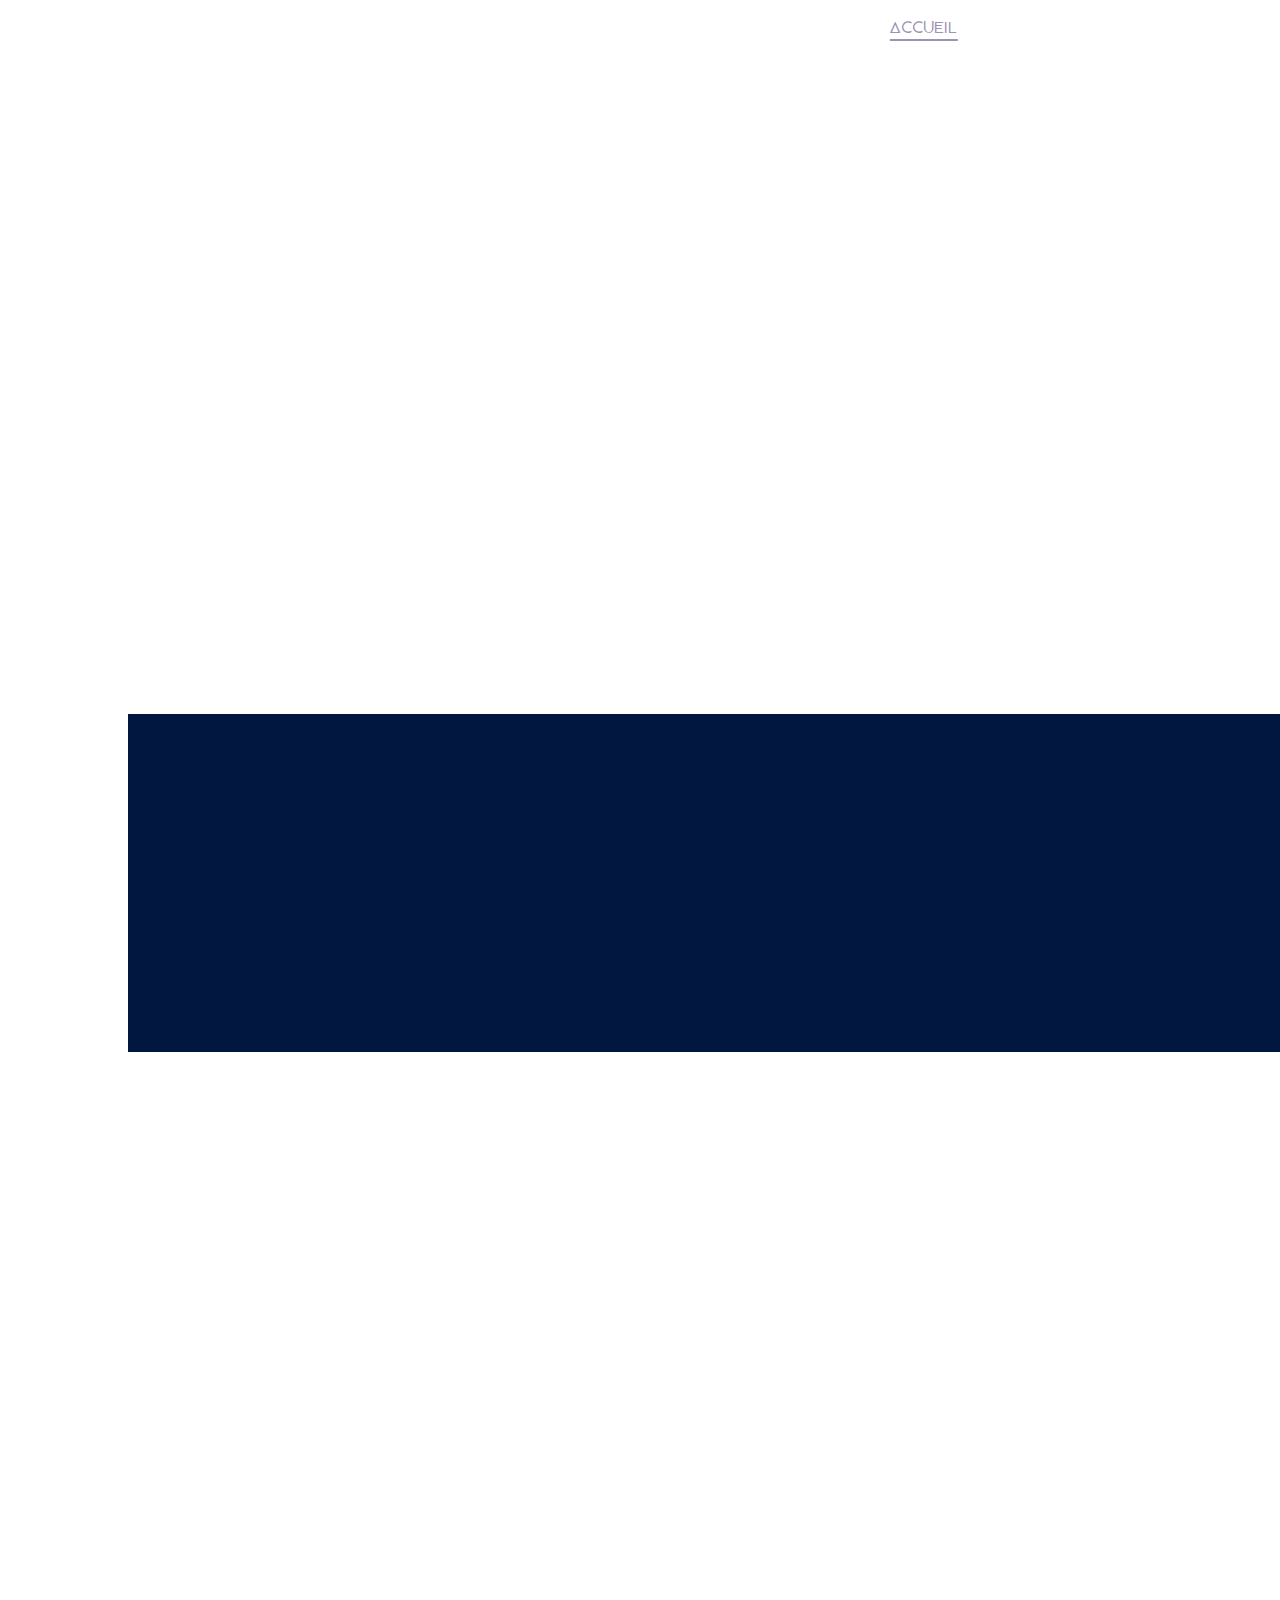
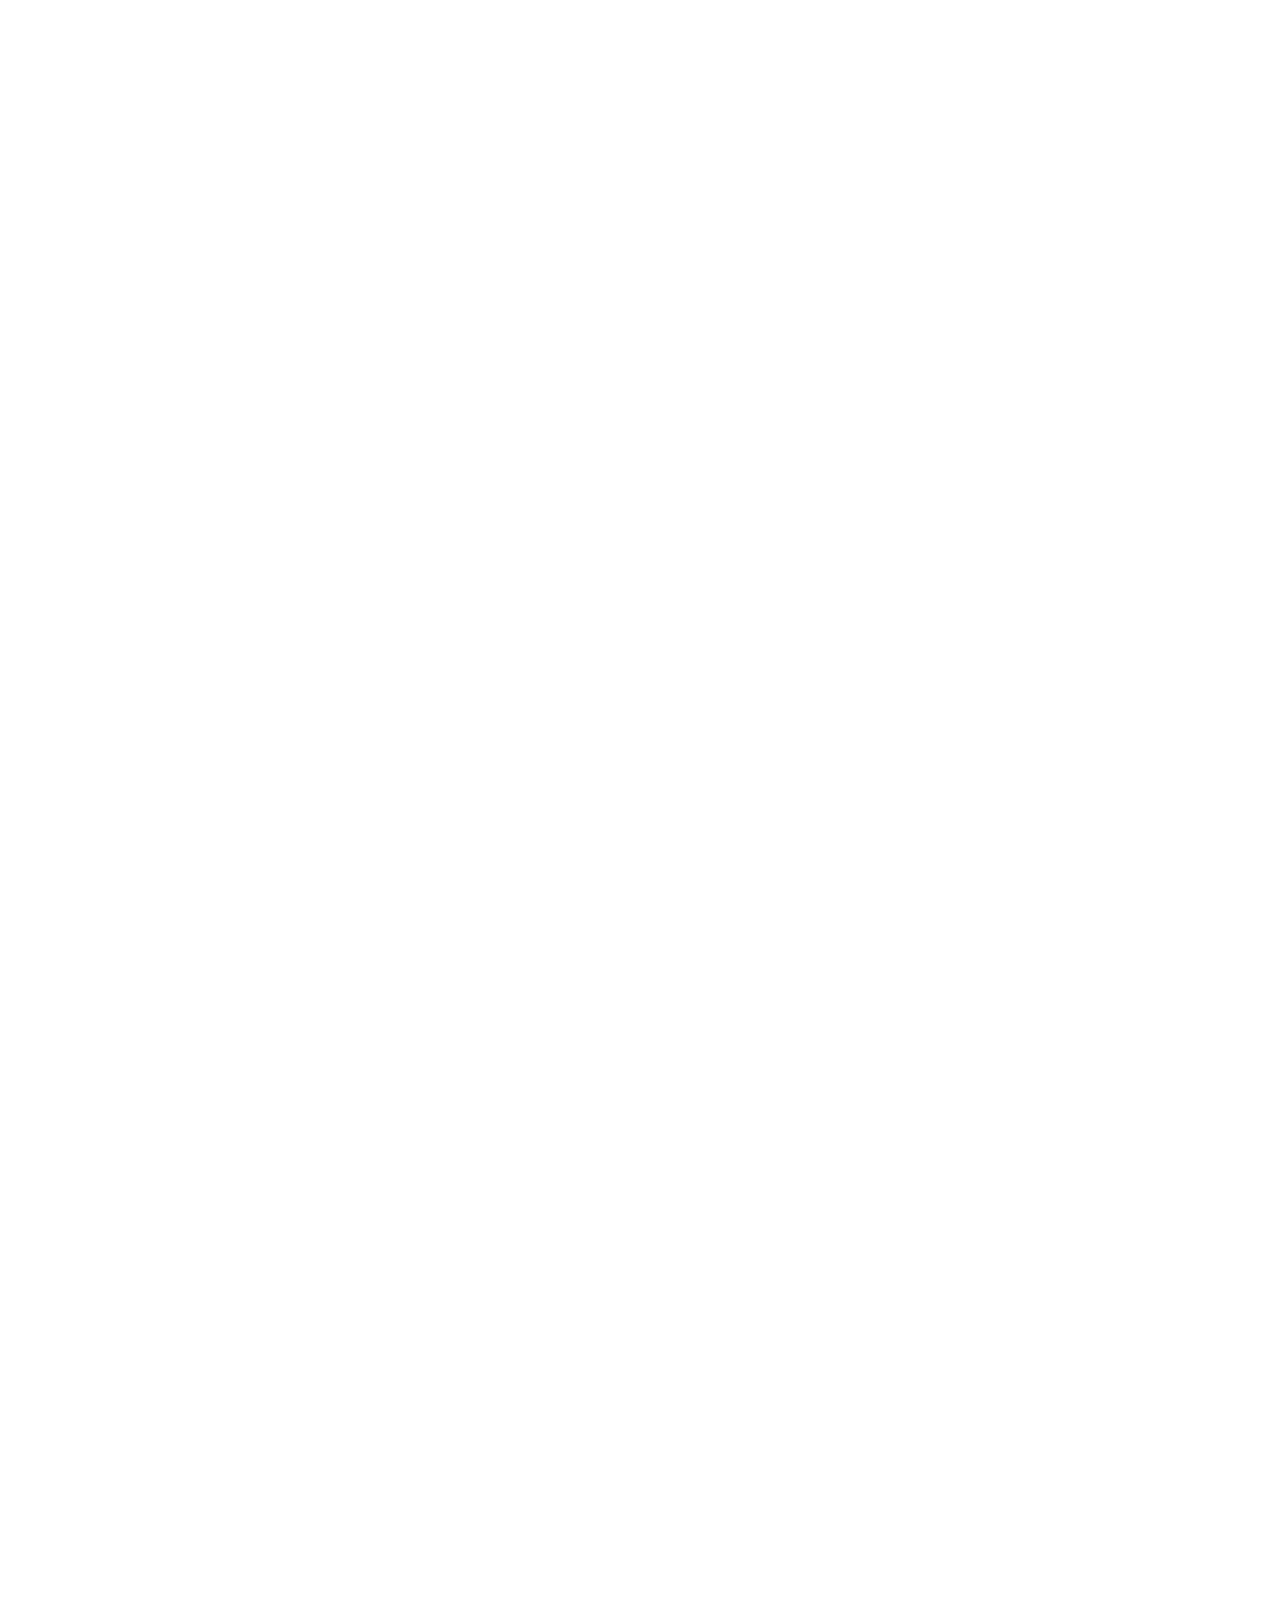
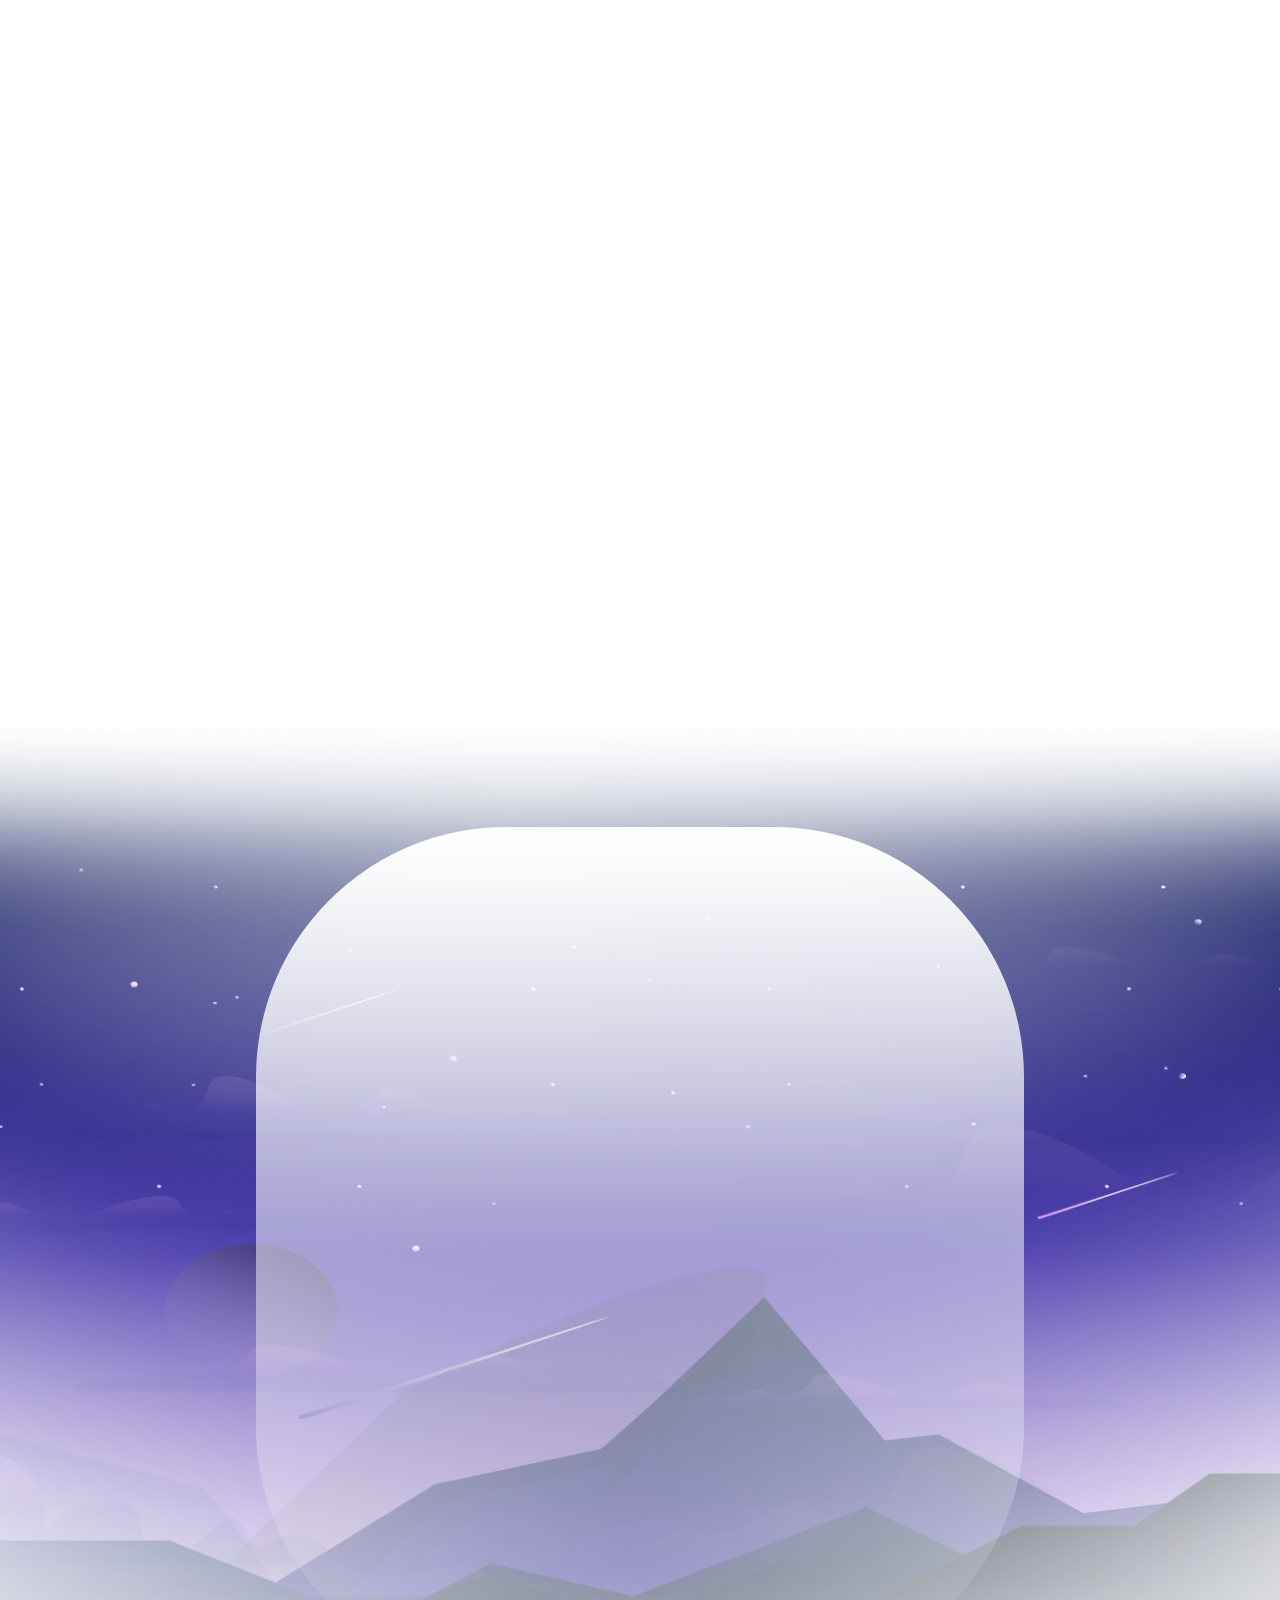
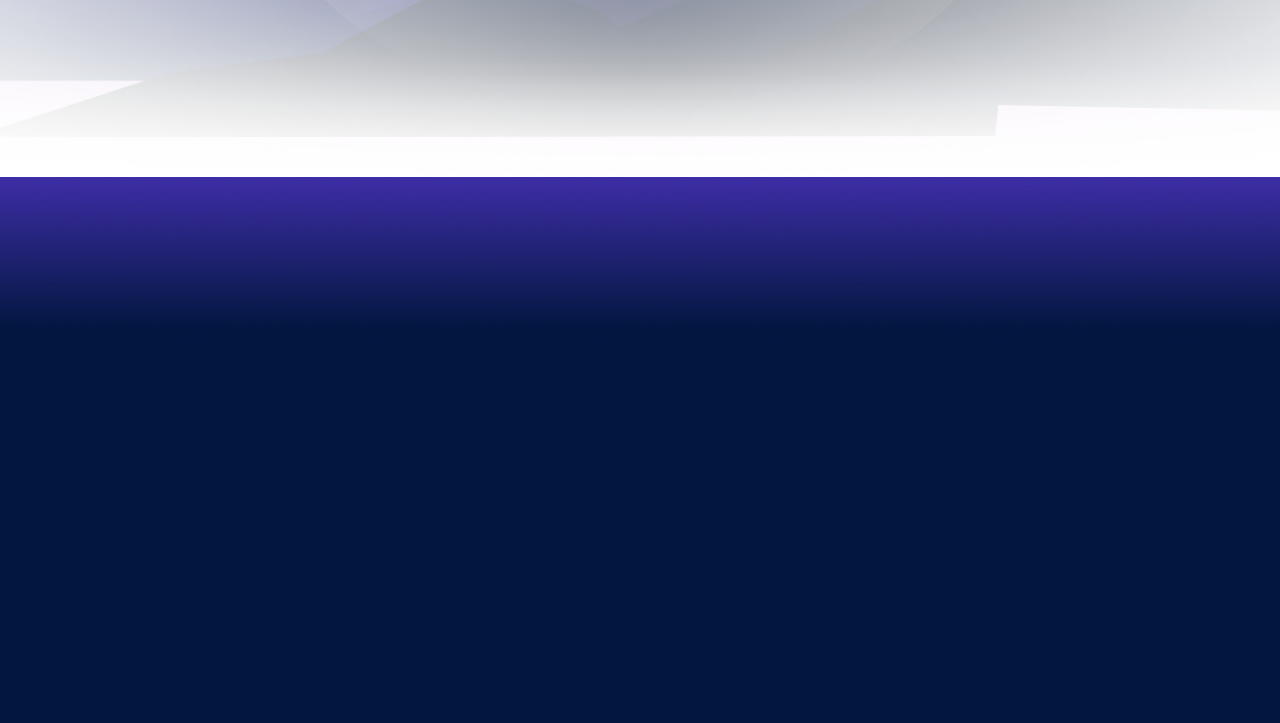
==== commit 3e1861ad: "ajout d'animation" ====
--- a/index.html
+++ b/index.html
@@ -40,13 +40,13 @@
                     <a class="logo__website__link" href="index.html"><img class="logo_website" src="assets/img/all-page/footer2.png" alt="logo sayna et marvel"></a>
                 </li>
                 <li class="nav__page">
-                    <a class="page-actuelle" href="index.html">Accueil</a>
+                    <a class="page-actuelle underline" href="index.html">Accueil</a>
                 </li>
                 <li class="nav__page">
-                    <a href="pages/wakanda.html">Wakanda</a>
+                    <a class="underline" href="pages/wakanda.html">Wakanda</a>
                 </li>
                 <li class="nav__page nav__items__3">
-                    <a href="pages/enigme.html">Énigme</a>
+                    <a class="underline" href="pages/enigme.html">Énigme</a>
                 </li>
 
                 <!-- Bouton burger -->
@@ -59,9 +59,9 @@
         <!-- Bloc couvrant la page (caché au début) -->
         <div id="fullpage-menu" class="menu-overlay">
             <div class="menu-content">
-                <a class="page-actuelle" href="index.html">Accueil</a>
-                <a href="pages/wakanda.html">Wakanda</a>
-                <a href="pages/enigme.html">Énigme</a>
+                <a class="page-actuelle underline" href="index.html">Accueil</a>
+                <a class="underline" href="pages/wakanda.html">Wakanda</a>
+                <a class="underline" href="pages/enigme.html">Énigme</a>
             </div>
         </div>
     </header>
@@ -235,7 +235,7 @@
         <div class="footer__trois__cercle__logo fade-in-slide">
             <div class="cercle cercle__blue"></div>
             <div class="img__cercle_violet">
-                <img src="assets/img/all-page/footer2.png" alt="logo sayna marvel">
+                <a class="img__cercle_violet__logo" href="index.html"><img src="assets/img/all-page/footer2.png" alt="logo sayna marvel"></a>
                 <div class="cercle cercle__violet"></div>
             </div>
             <div class="cercle cercle__rose"></div>
@@ -245,10 +245,10 @@
             <h1 class="fade-in-slide">Pages</h1>
             <ul class="footer__pages__list ">
                 <li class="fade-in-slide">
-                    <a href="index.html">A propos</a>
+                    <a class="underline" href="index.html">A propos</a>
                 </li>
                 <li class="fade-in-slide">
-                    <a href="pages/wakanda.html">Wakanda</a>
+                    <a class="underline" href="pages/wakanda.html">Wakanda</a>
                 </li>
             </ul>
         </section>
--- a/assets/css/pages/accueil.css
+++ b/assets/css/pages/accueil.css
@@ -288,11 +288,19 @@
         margin-top: 10%;
         flex-direction: row;
         justify-content: space-between;
-        gap: 5%;
+        gap: 10%;
     }
     .main__section__left {
         margin-top: 10%;
-        width: 100%;
+        width: 70%;
+    }
+    .main__section__right {
+        display: flex;
+        flex-direction: column;
+        justify-content: space-between;
+    }
+    .margin-left-section {
+        margin-left: 10%;
     }
 }
 
@@ -330,6 +338,7 @@
     .main__section__right {
         margin: 0;
         padding: 0;
+        width: 100%;
     }
     .main__section__right {
         grid-column: 1/2;
@@ -337,6 +346,15 @@
     .bloc-formulaire {
         width: 100%;
         border-radius: 20vw 20vw 0 0;
+    }
+    /* right section */
+    .main__section__right {
+        display: flex;
+        flex-direction: row;
+        justify-content: space-between;
+    }
+    #decors-pose-black-panther {
+        align-self: flex-end;
     }
 }
 
